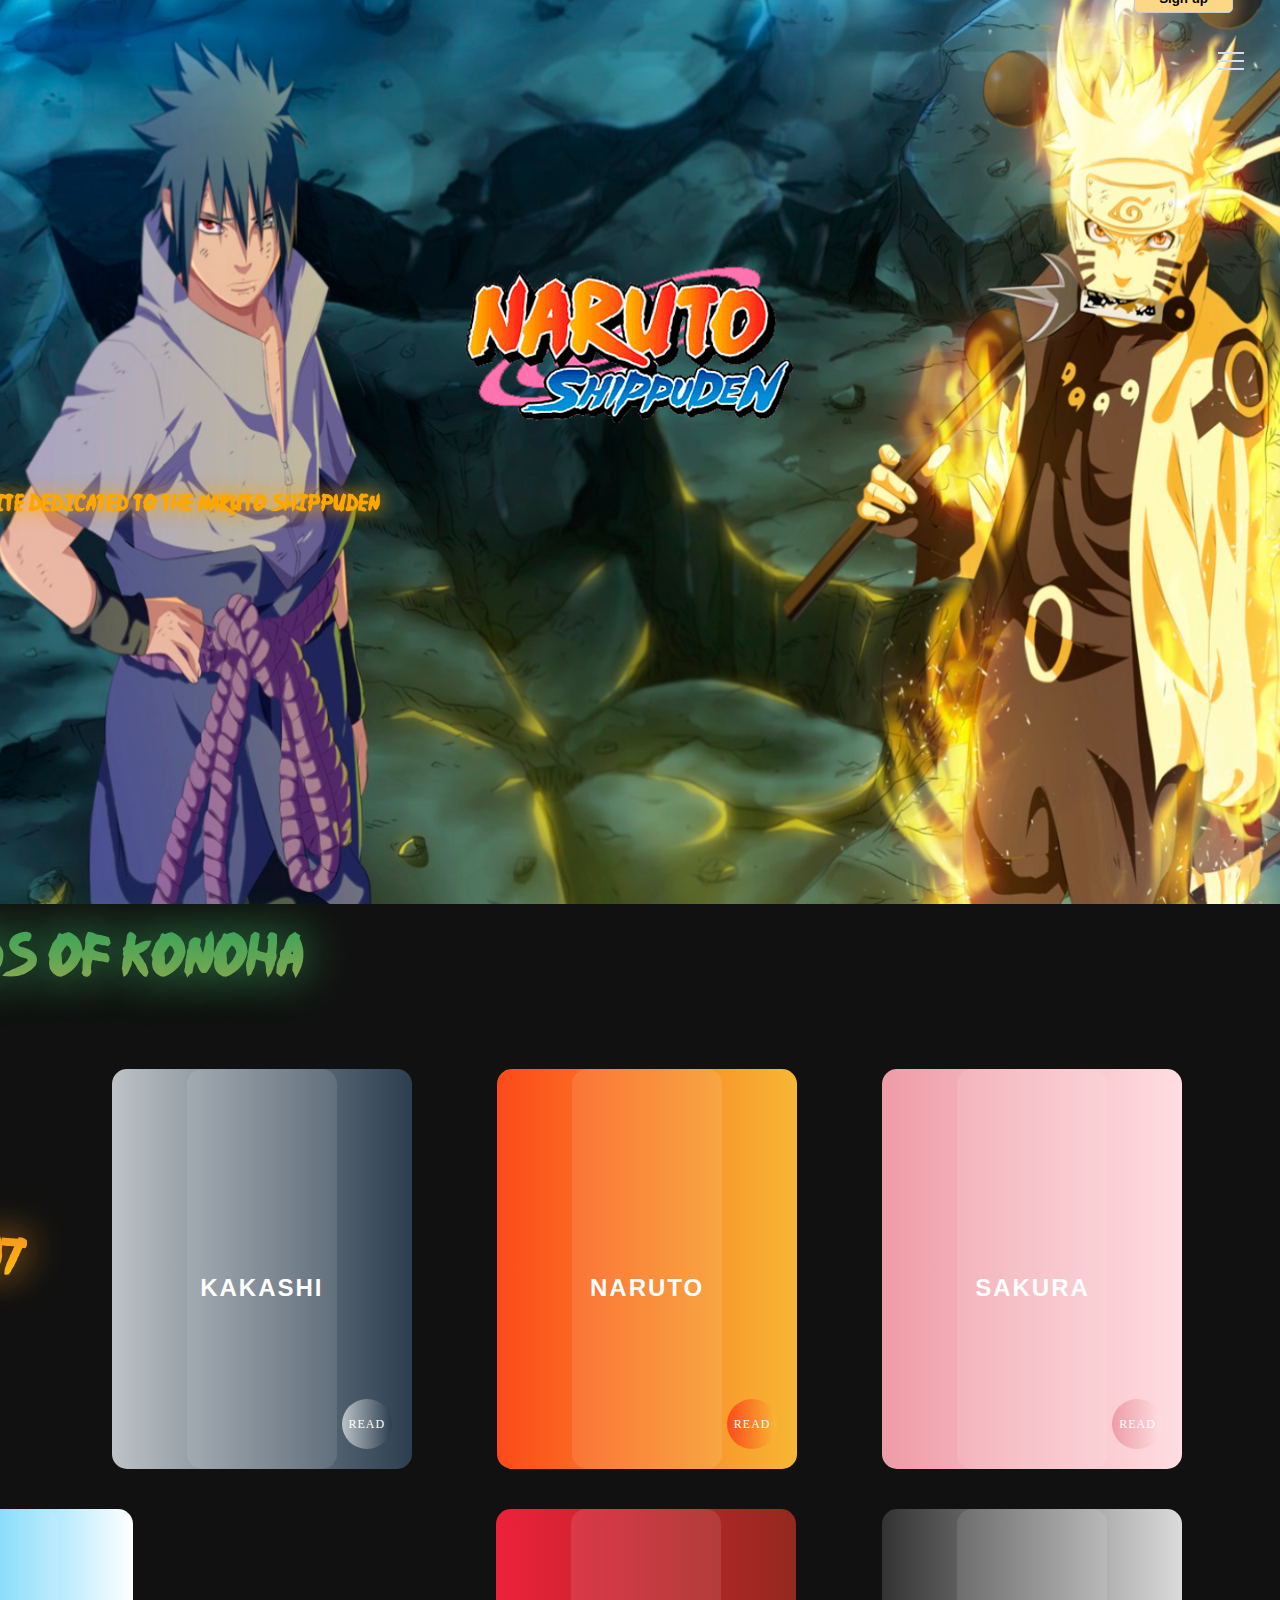
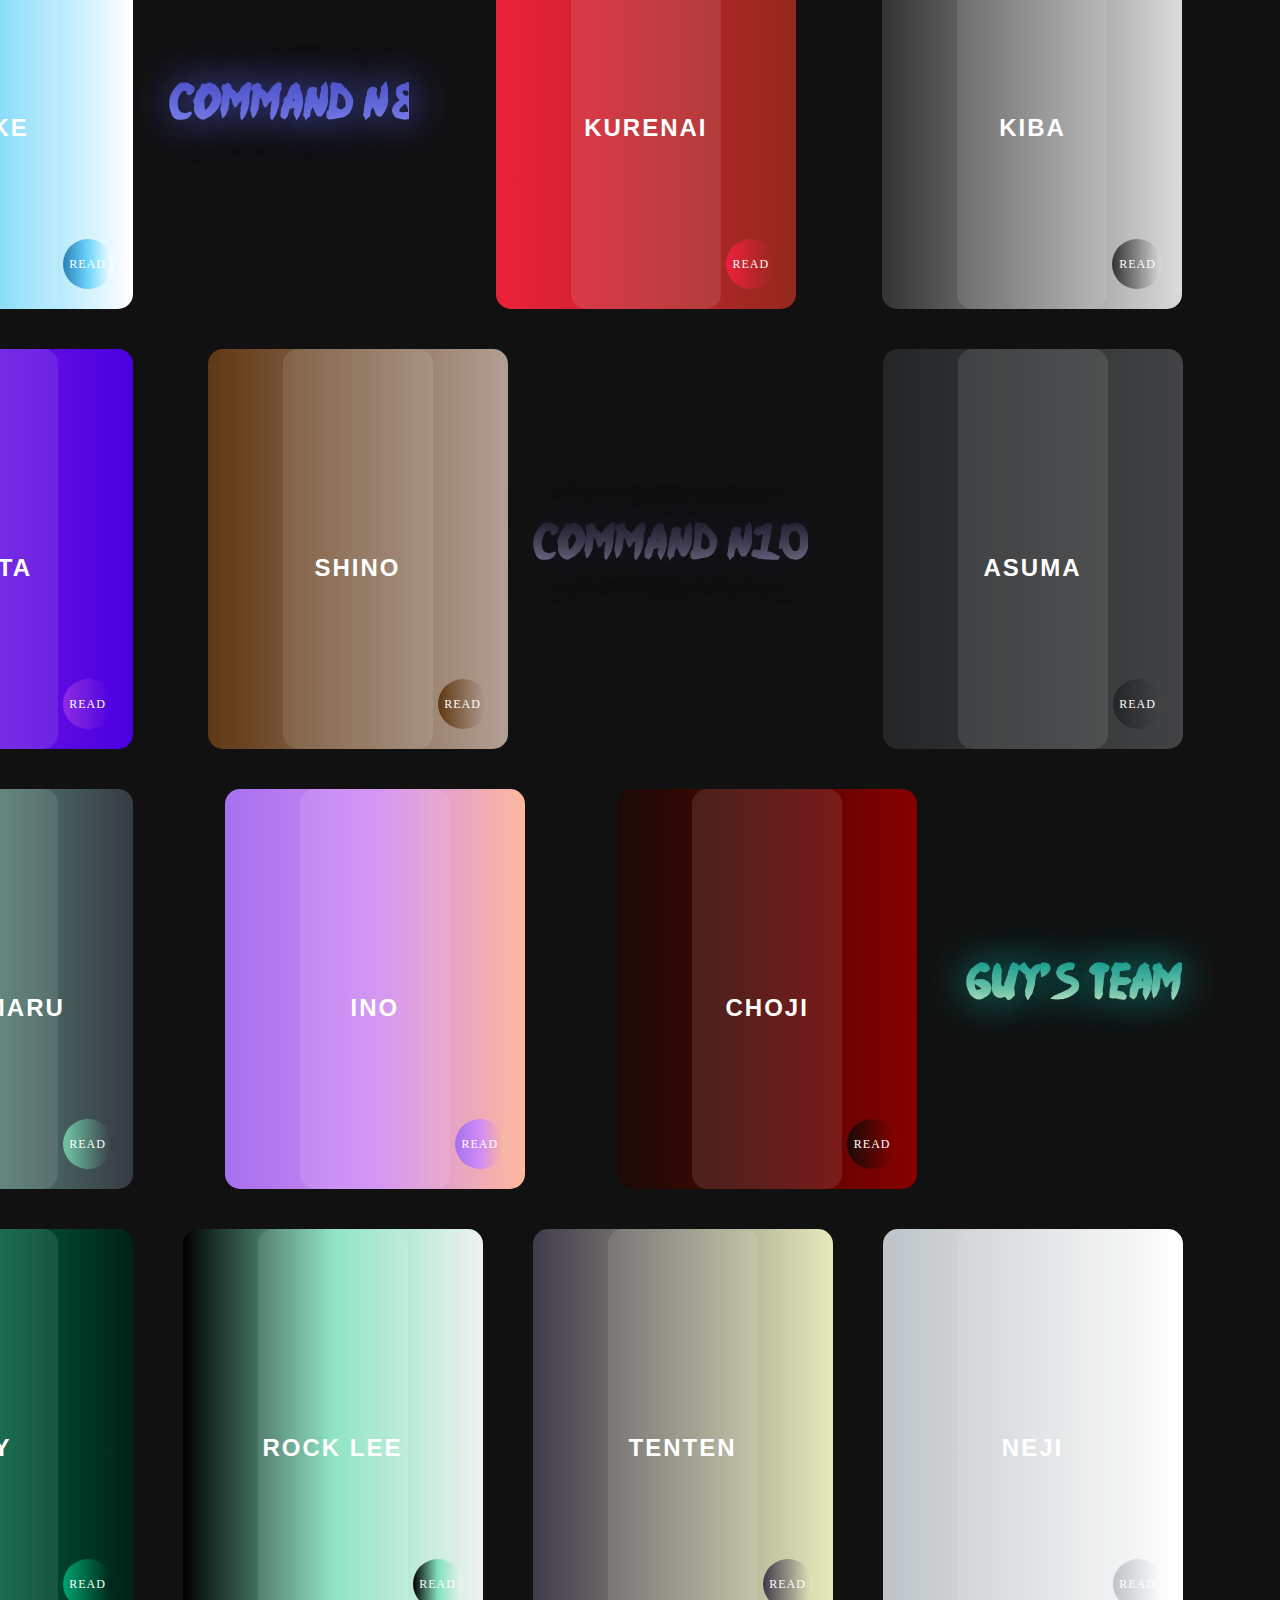
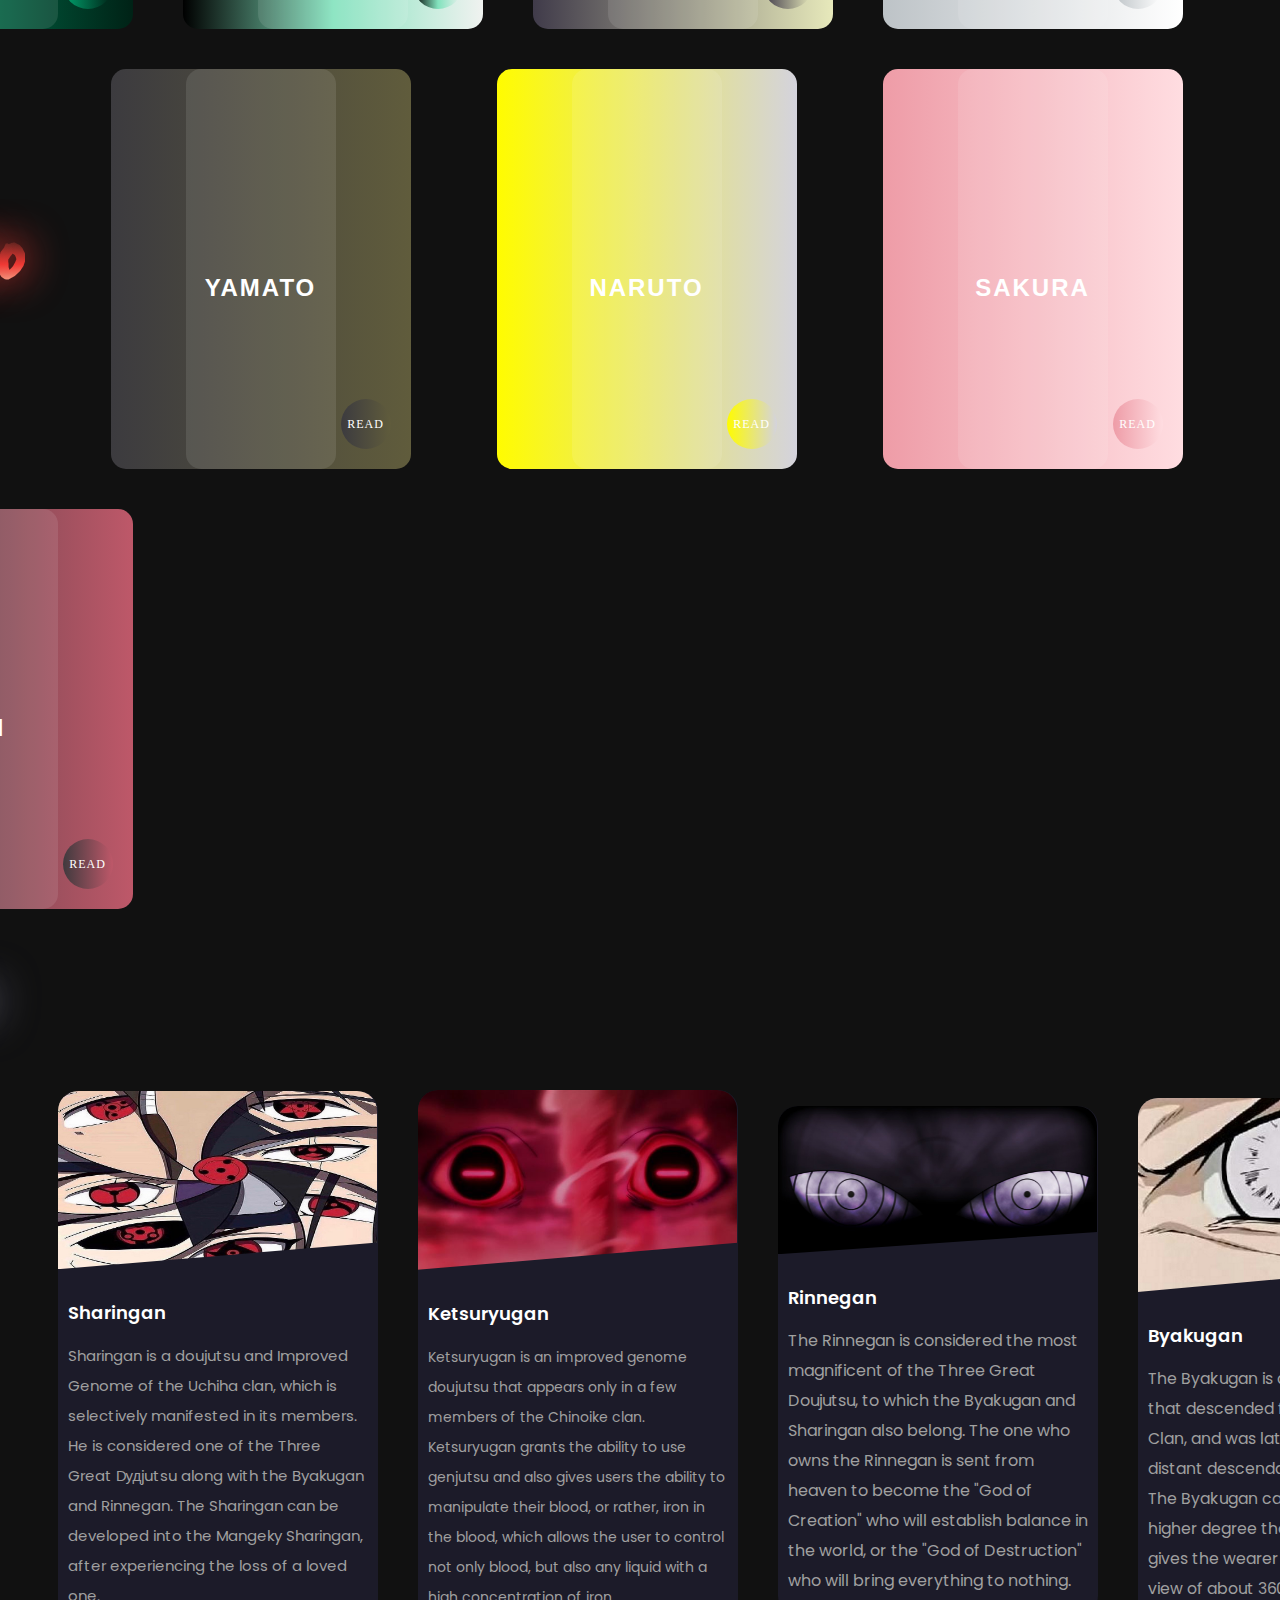
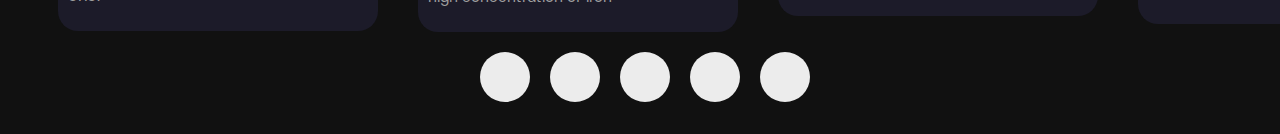
==== narutosite/index1.html @ a11d7dd3 "1" ====
<!DOCTYPE html>
<html lang="en">

<head>
    <meta charset="UTF-8">
    <meta http-equiv="X-UA-Compatible" content="IE=edge">
    <meta name="viewport" content="width=device-width, initial-scale=1.0">
    <link rel="shortcut icon" href="ico1.png" type="image/x-icon">
    <link rel="stylesheet" href="https://cdnjs.cloudflare.com/ajax/libs/animate.css/4.1.1/animate.min.css" />
    <link href="https://cdn.jsdelivr.net/npm/bootstrap@5.0.0-beta2/dist/css/bootstrap.min.css" rel="stylesheet"
        integrity="sha384-BmbxuPwQa2lc/FVzBcNJ7UAyJxM6wuqIj61tLrc4wSX0szH/Ev+nYRRuWlolflfl" crossorigin="anonymous">
    <script src="https://kit.fontawesome.com/24e14e3299.js" crossorigin="anonymous"></script>
    <script src="https://ajax.googleapis.com/ajax/libs/jquery/2.2.0/jquery.min.js"></script>
    <link rel="stylesheet" href="cards style.css">
    <link rel="stylesheet" href="style1.css">
    <link rel="stylesheet" href="menu style.css">
    <link rel="stylesheet" href="animate.css">
    <link rel="stylesheet" href="style2.css">
    <link rel="stylesheet" href="downloadstyle.css">
    <title>ナルト疾風伝</title>
    <base>
</head>

<body>
    <div id="preloader">
        <div class="my-preloader">
            <span class="preloader-span"></span>
            <span class="preloader-span"></span>
            <span class="preloader-span"></span>
            <span class="preloader-span"></span>
            <span class="preloader-span"></span>
            <span class="preloader-span"></span>
            <span class="preloader-span"></span>
            <span class="preloader-span"></span>
            <span class="preloader-span"></span>
    </div>
    </div>
    <div class="container-fluid1 m-0 p-0">

        <div class="image">

            <div id='window'>
                <div class="close">
                    <i class="far fa-window-close" style="color: #ffff;"></i>
                </div>
                <div class="form">
                    <h2 style="color:aliceblue;"> Sign up </h2>
                    <form action="index.html" name="f1" style="font-family: 'Poppins', sans-serif;">
                        <img src="ico2.png" alt="" style="height:150px; margin-left: 50px;">
                        <input type="text" required placeholder="Name" name="name1" class="input">
                        <input type="text" required placeholder="Surname" name="name2" class="input">
                        <input type="email" required placeholder="Confirm e-mail" name="email2" class="input">
                        <input type="password" required placeholder="Password" name="pass1" class="input">
                        <input type="submit" value="Register" name="sab" class="registr">
                    </form>
                </div>
            </div>
            
            <div class="d-flex mt-5 btn-top"><button class="regButton me-5" style="font-family: 'Roboto', sans-serif;">Sign
                    up</button>
            <input id="menu-toggle" type="checkbox"/>
            <label class="menu-btn" for="menu-toggle">
                <span></span>
            </label>

            <ul class="menubox">
                <h3 class="menu-text text-center">Naruto</h3>
                <li><a class="menu-item" href="index1.html">Home</a></li>
                <li><a class="menu-item" href="#top">Commands</a>
                <li><a class="menu-item" href="#eyes">Doujutsu (eyes)</a>
                <li><a class="menu-item" href="akatsuki/index.html" target="_blank">Akatsuki</a></li>
                <li><a class="menu-item" href="index3.html">Clans</a></li>
                <li><a class="menu-item" href="https://jut.su/narutoo/season-1/episode-1.html" target="_blank">Start to
                        watch Naruto </a></li>
                <p style="margin-top: 465px; text-align: center; font-size: 12px;">© 2021 By Adipegg</p>
            </ul>
        </div>
            <!-- <h1 class="text-center animate__animated animate__fadeInDown"> Naruto </h1> -->
            <h3 class="text-center animate__animated animate__fadeInDown secondtext">site dedicated to the Naruto
                Shippuden</h3>
            <img src="ban2.png" alt="" width="101.05%" height="104%">
        </div>
        <div>
            <h2 class="commands text-center">Commands of Konoha</h2>
            <a name="top"></a>
        </div>

        <div class="container-fluid">
            <div class="team-name w-100">
                <h4 class="command7 text-center">Command №7</h4>
            </div>
            <div class="cards">
                <div class="imgBx">
                    <div>
                        <img src="https://i.pinimg.com/236x/b2/06/c5/b206c556e0ba3ec85882e83360b7d83a.jpg" alt=""
                            style="border-radius: 10px;">
                        <h2>Kakashi</h2>
                    </div>
                </div>
                <div class="overlay"></div>
                <div class="content">
                    <h2> Kakashi </h2>
                    <p style="font-family: 'Poppins', sans-serif;">The Hidden Leaf shinobi of the Hatake clan. Better
                        known as Sharingan Kakashi. He is one
                        of the most talented ninja in Konoha. A former captain of the Anbu, Kakashi leads Team
                        7.</p>
                </div>
            </div>
            <div class="cards">
                <div class="imgBx">
                    <div>
                        <img src="https://i.pinimg.com/236x/68/9a/f0/689af01133cdd1fa320f3a2bfe2aa9bb.jpg" alt=""
                            style="border-radius: 10px;">
                        <h2>Naruto</h2>
                    </div>
                </div>
                <div class="overlay"></div>
                <div class="content">
                    <h2>Naruto Uzumaki</h2>
                    <p style="font-family: 'Poppins', sans-serif;">Uzumaki Naruto is a leaf village shinobi from the
                        Uzumaki clan. He became the Jinchūriki
                        Kyuubi on his birthday, and as a result, due to his difficult fate, other villagers
                        shunned him during the boy's childhood. </p>
                </div>
            </div>
            <div class="cards">
                <div class="imgBx">
                    <div>
                        <img src="https://i.pinimg.com/236x/54/3e/5b/543e5b9020889ea27063ed960cd4ed5f.jpg" alt=""
                            style="border-radius: 10px;">
                        <h2>Sakura</h2>
                    </div>
                </div>
                <div class="overlay"></div>
                <div class="content">
                    <h2>Sakura Haruno</h2>
                    <p style="font-family: 'Poppins', sans-serif;">Kunoichi from the Hidden Leaf. As part of Team 7,
                        Sakura quickly realizes her
                        unpreparedness for the harsh life of a shinobi. However, after undergoing training under
                        the direction of Sannin Tsunade, she overcomes this and becomes the greatest medical
                        ninja in the world.</p>
                </div>
            </div>
            <div class="cards">
                <div class="imgBx">
                    <div>
                        <img src="https://i.pinimg.com/236x/ec/a0/02/eca002a5ace730688c4c300f060cc0ee.jpg" alt=""
                            style="border-radius: 10px;">
                        <h2>Saske</h2>
                    </div>
                </div>
                <div class="overlay"></div>
                <div class="content">
                    <h2>Sasuke Uchiha</h2>
                    <p style="font-family: 'Poppins', sans-serif;">One of the last surviving members of the Uchiha clan
                        from the Hidden Leaf Village. After
                        his older brother Itachi slaughtered their entire clan, Sasuke made it his life's goal
                        to avenge the clan and family by killing Itachi.</p>
                </div>
            </div>
            <div class="team-name w-100">
                <h4 class="command8 text-center">Command №8</h4>
            </div>
            <div class="cards">
                <div class="imgBx">
                    <div>
                        <img src="https://i.pinimg.com/236x/ee/c9/74/eec97493af0a9954250e7ff8210e447f.jpg" alt=""
                            style="border-radius: 10px;">
                        <h2>Kurenai</h2>
                    </div>
                </div>
                <div class="overlay"></div>
                <div class="content">
                    <h2> Kurenai Yukhi </h2>
                    <p style="font-family: 'Poppins', sans-serif;">Kurenai Yukhi is a member of the Sarutobi clan from
                        the Hidden Leaf. During her tenure
                        as a kunoichi, she served as the jоуnin leader of Team 8. Kurenai is a caring and
                        brave woman. She values her students and shows a genuine interest in their progress,
                        especially in Hinata's accomplishments, knowing her relationship with her father.
                    </p>
                </div>
            </div>
            <div class="cards">
                <div class="imgBx">
                    <div>
                        <img src="https://i.pinimg.com/236x/77/66/d8/7766d820341483b925eed9a52698954e.jpg" alt=""
                            style="border-radius: 10px;">
                        <h2> Kiba</h2>
                    </div>
                </div>
                <div class="overlay"></div>
                <div class="content">
                    <h2> Kiba Inuzuka </h2>
                    <p style="font-family: 'Poppins', sans-serif;">Kiba Inuzuka is a member of the Inuzuka clan from the
                        Hidden Leaf, as well as a
                        member of Team 8. Despite his stubborn and sometimes selfish attitude, Kiba is
                        devoted to his companions and will do everything to protect them, along with his
                        faithful companion dog Akamaru on his side. Kiba is a very hot-tempered and
                        impulsive person. </p>
                </div>
            </div>
            <div class="cards">
                <div class="imgBx">
                    <div>
                        <img src="https://i.pinimg.com/236x/25/03/26/250326d5c6f9711664ab36d5efc6033e.jpg" alt=""
                            style="border-radius: 10px;">
                        <h2>Hinata</h2>
                    </div>
                </div>
                <div class="overlay"></div>
                <div class="content">
                    <h2>Hinata Hyuga</h2>
                    <p style="font-family: 'Poppins', sans-serif; font-size: 15.4px;">Hinata Hyuga kunoichi and former
                        heiress of the Hyuga clan. Due to his humble
                        disposition, her father doubted Hinata's willingness to lead the clan and her
                        destiny to be a ninja, so he stripped her of her position. Nevertheless, Hinata
                        survived and, above all, thanks to Naruto Uzumaki, found herself an example to
                        follow and her love.</p>
                </div>
            </div>
            <div class="cards">
                <div class="imgBx">
                    <div>
                        <img src="https://i.pinimg.com/236x/86/23/2f/86232f6b5997d0f33f89b85f863068b9.jpg" alt=""
                            style="border-radius: 10px;">
                        <h2>Shino</h2>
                    </div>
                </div>
                <div class="overlay"></div>
                <div class="content">
                    <h2>Shino Aburame</h2>
                    <p style="font-family: 'Poppins', sans-serif; font-size: 15.4px;">Shino Aburame Shinobi of the
                        Aburame clan from the Hidden Leaf. Quiet and at times
                        repulsive to some, Shino uses the insect technique that belongs to his clan, being
                        part of Team 8. Since his early childhood, Shino is a rather calm and quiet person.
                        It is characterized by a certain mystery. He spends most of his time observing
                        insects.</p>
                </div>

            </div>
            <div class="team-name w-100">
                <h4 class="command10 text-center">Command №10</h4>
            </div>
            <div class="cards">
                <div class="imgBx">
                    <div>
                        <img src="https://i.pinimg.com/236x/0d/89/c2/0d89c2f397de337bcbb9bae39b7db0e1.jpg" alt=""
                            style="border-radius: 10px;">
                        <h2>Asuma</h2>
                    </div>
                </div>
                <div class="overlay"></div>
                <div class="content">
                    <h2>Asuma Sarutobi</h2>
                    <p style="font-family: 'Poppins', sans-serif; font-size: 15px;">Asuma Sarutobi was a jоуnin of the
                        Sarutobi clan from Hidden Leaf Village, as well as
                        a former member of the Twelve Guardian Ninja. He was also the leader of Team 10.
                        Asuma was generally a laid-back personality and did not take part in things unless
                        absolutely necessary. Despite Asuma's very rude personality, he had a very good
                        relationship with his students.</p>
                </div>
            </div>
            <div class="cards">
                <div class="imgBx">
                    <div>
                        <img src="https://i.pinimg.com/236x/b1/aa/63/b1aa633b46c80cb62681aeaf3e853dae.jpg" alt=""
                            style="border-radius: 10px;">
                        <h2>Shikamaru</h2>
                    </div>
                </div>
                <div class="overlay"></div>
                <div class="content">
                    <h2>Shikamaru Nara </h2>
                    <p style="font-family: 'Poppins', sans-serif; font-size: 15.5px;">Shikamaru Nara shinobi of the
                        Hidden Leaf Nara Clan. Despite his lazy nature,
                        Shikamaru has a rare intellect that invariably allows him to prevail in battle. By
                        nature, Shikamaru is very lazy and not prone to hard work. Initially, he sets
                        himself the goal of living an unremarkable life, and then quietly passing away from
                        old age. </p>
                </div>
            </div>
            <div class="cards">
                <div class="imgBx">
                    <div>
                        <img src="https://i.pinimg.com/236x/08/05/08/08050844dfa939f4eee2f31ae42ac8fe.jpg" alt=""
                            style="border-radius: 10px;">
                        <h2>Ino</h2>
                    </div>
                </div>
                <div class="overlay"></div>
                <div class="content">
                    <h2>Ino Yamanaka</h2>
                    <p style="font-family: 'Poppins', sans-serif; font-size: 15px;">Ino Yamanaka is a kunoichi of the
                        Hidden Leaf Village of the Yamanaka clan. Along
                        with her teammates, she was a member of Team Asuma and the Ino-Shika-Chou Formation.
                        Ino is a confident girl. She is smart, has a bright appearance, but has a foolish
                        character. He sees beauty in everything and knows how to admire it. Knows his own
                        worth, can stand up for himself.</p>
                </div>
            </div>
            <div class="cards">
                <div class="imgBx">
                    <div>
                        <img src="https://i.pinimg.com/236x/3e/71/59/3e7159c1c90b3097992e9c89f34a8c1c.jpg" alt=""
                            style="border-radius: 10px;">
                        <h2>Choji</h2>
                    </div>
                </div>
                <div class="overlay"></div>
                <div class="content">
                    <h2>Chоji Akimichi</h2>
                    <p style="font-family: 'Poppins', sans-serif; font-size: 16px;">Choji Akimichi is a member of the
                        Akimichi clan from the Hidden Leaf. Vulnerable when
                        it comes to his weight, Chоji devoted himself to his friends, especially Team Asuma.
                        After the war, he marries Karui and they have a daughter, Chоchоу Akimichi. Ouji
                        tended to think more about food than study.</p>
                </div>
            </div>

            <div class="team-name w-100">
                <h4 class="commandguy text-center">Guy's team</h4>
            </div>
            <div class="cards">
                <div class="imgBx">
                    <div>
                        <img src="https://i.pinimg.com/236x/92/fb/4f/92fb4f083ee0ee4cd1ce881ec27029a4.jpg" alt=""
                            style="border-radius: 10px;">
                        <h2>Guy</h2>
                    </div>
                </div>
                <div class="overlay"></div>
                <div class="content">
                    <h2>Might Guy</h2>
                    <p style="font-family: 'Poppins', sans-serif;"> Might Guy Jounin of the Hidden Leaf.
                        A taijutsu master, Guy leads Team Guy and imparts his wisdom to its members..
                        Known for his bushy eyebrows, a potted haircut and green tracksuit, Guy is often described as
                        the "Noble Green Beast of Konoha."
                        Guy is also famous for his "Force of Youth" chatter.</p>
                </div>
            </div>
            <div class="cards">
                <div class="imgBx">
                    <div>
                        <img src="https://i.pinimg.com/236x/39/1b/11/391b117bc82ca3fb279a64601b396c50.jpg" alt=""
                            style="border-radius: 10px;">
                        <h2>Rock Lee</h2>
                    </div>
                </div>
                <div class="overlay"></div>
                <div class="content">
                    <h2>Rock Lee </h2>
                    <p style="font-family: 'Poppins', sans-serif; font-size: 15px;">
                        Rock Li Shinobi of the Hidden Leaf Li Clan and a member of Team Guy.
                        Unlike most shinobi, he lacks the skills required to use genjutsu and ninjutsu.
                        However, he overcomes these shortcomings by going through Might Guy's special training that made
                        him a taijutsu master as a genin.
                        He is a single-minded shinobi, his dream is to become a shinobi even if he cannot use ninjutsu
                        and genjutsu. </p>
                </div>
            </div>
            <div class="cards">
                <div class="imgBx">
                    <div>
                        <img src="https://i.pinimg.com/236x/66/06/ea/6606ea8f89d5848131cbe9960854aca7.jpg" alt=""
                            style="border-radius: 10px;">
                        <h2>Tenten</h2>
                    </div>
                </div>
                <div class="overlay"></div>
                <div class="content">
                    <h2>Tenten</h2>
                    <p style="font-family: 'Poppins', sans-serif; font-size: 15px;"> Tenten Hidden Leaf kunoichi and a
                        member of Team Guy.
                        Initially, wanting to be like the legendary Sannin Tsunade, she realized that she did not have
                        the proper chakra control to be a medic ninja.
                        However, she did not give up in her quest to become a strong kunoichi,
                        throwing all her strength into improving her skills in fuuinjutsu and handling weapons.</p>
                </div>
            </div>
            <div class="cards">
                <div class="imgBx">
                    <div>
                        <img src="https://i.pinimg.com/236x/34/bf/46/34bf46a4338075b291dee426cf2bcf65.jpg" alt=""
                            style="border-radius: 10px;">
                        <h2>Neji</h2>
                    </div>
                </div>
                <div class="overlay"></div>
                <div class="content">
                    <h2>Neji Hyuga</h2>
                    <p style="font-family: 'Poppins', sans-serif; font-size: 14px;">was a member of the Hyuuga Clan from
                        the Hidden Leaf. Gifted even by Hyuuga standards,
                        Neji was a side branch of the clan; no matter how strong he became, he always remained in the
                        service of the main branch of the Hyuuga.
                        This fact convinced him that the fate of a person was predetermined in advance. As a member of
                        Team Guy, he sought the strength he needed to fulfill
                        the future he wanted for his family and friends. </p>
                </div>
            </div>
            <div class="team-name w-100">
                <h4 class="commandY text-center">Team Yamato</h4>
            </div>
            <div class="cards">
                <div class="imgBx">
                    <div>
                        <img src="https://i.pinimg.com/236x/bf/2b/6c/bf2b6c150cc633e6c9477009b79da3f6.jpg" alt=""
                            style="border-radius: 10px;">
                        <h2>Yamato</h2>
                    </div>
                </div>
                <div class="overlay"></div>
                <div class="content">
                    <h2> Yamato </h2>
                    <p style="font-family: 'Poppins', sans-serif;">Yamato is a member of Anbu from the Hidden Leaf. Due
                        to the fact that his improved Wood Release genome allows him to keep the Nine-Tails' seal under
                        control within Naruto Uzumaki, he was assigned to Team Kakashi as a temporary replacement for
                        their jоуnin teacher.</p>
                </div>
            </div>
            <div class="cards">
                <div class="imgBx">
                    <div>
                        <img src="https://i.pinimg.com/236x/08/b6/f7/08b6f736f8f340eb12d9d9c6053cb6b0.jpg" alt=""
                            style="border-radius: 10px;">
                        <h2>Naruto</h2>
                    </div>
                </div>
                <div class="overlay"></div>
                <div class="content">
                    <h2>Naruto Uzumaki</h2>
                    <p style="font-family: 'Poppins', sans-serif;">Uzumaki Naruto is a leaf village shinobi from the
                        Uzumaki clan. He became the Jinchūriki
                        Kyuubi on his birthday, and as a result, due to his difficult fate, other villagers
                        shunned him during the boy's childhood. </p>
                </div>
            </div>
            <div class="cards">
                <div class="imgBx">
                    <div>
                        <img src="https://i.pinimg.com/236x/49/81/52/4981525a7cae57c8ee311699ab237eb2.jpg" alt=""
                            style="border-radius: 10px;">
                        <h2>Sakura</h2>
                    </div>
                </div>
                <div class="overlay"></div>
                <div class="content">
                    <h2>Sakura Haruno</h2>
                    <p style="font-family: 'Poppins', sans-serif;">Kunoichi from the Hidden Leaf. As part of Team 7,
                        Sakura quickly realizes her
                        unpreparedness for the harsh life of a shinobi. However, after undergoing training under
                        the direction of Sannin Tsunade, she overcomes this and becomes the greatest medical
                        ninja in the world.</p>
                </div>
            </div>
            <div class="cards">
                <div class="imgBx">
                    <div>
                        <img src="https://i.pinimg.com/236x/0e/0b/6e/0e0b6e7fb0b60710927278191bbcbd54.jpg" alt=""
                            style="border-radius: 10px; ">
                        <h2>Sai</h2>
                    </div>
                </div>
                <div class="overlay"></div>
                <div class="content">
                    <h2>Sai</h2>
                    <p style="font-family: 'Poppins', sans-serif; font-size: 15px;">Sai joining Team Kakashi as a
                        replacement for the renegade Uchiha Sasuke,
                        he began to learn more about human feelings and try to develop his personality and identity,
                        forging genuine bonds and rethinking the emotions he learned to suppress.
                        As a member of the ANBU root, Sai is deprived of any emotion, as he finds it easier to
                        successfully complete dangerous, unpleasant, or even unethical missions.</p>
                </div>
            </div>
        </div>
        <div class="team-name w-100">
            <h4 class="eyes text-center">Doujutsu</h4>
            <a name="eyes"></a>
        </div>
        <div class="cards">
            <div class="card card1">
                <div class="container ps-0">
                    <img src="Sharingan.jpg" alt="las vegas" class="img2">
                </div>
                <div class="details">
                    <h3 style=" font-family: 'Poppins', sans-serif;">Sharingan</h3>
                    <p style="font-family: 'Poppins', sans-serif;">Sharingan is a doujutsu and Improved Genome of the
                        Uchiha clan, which is selectively manifested in
                        its members. He is considered one of the Three Great Dудjutsu along with the Byakugan and
                        Rinnegan.
                        The Sharingan can be developed into the Mangeky Sharingan, after experiencing the loss of a
                        loved
                        one.
                    </p>
                </div>
            </div>
            <div class="card card2">
                <div class="container ps-0">
                    <img src="Ketsuryugan.jpg" alt="New York" class="img2">
                </div>
                <div class="details">
                    <h3 style=" font-family: 'Poppins', sans-serif;">Ketsuryugan</h3>
                    <p style="font-size: 14px; font-family: 'Poppins', sans-serif;">Ketsuryugan is an improved genome
                        doujutsu that appears only in a few members of the Chinoike clan.
                        Ketsuryugan grants the ability to use genjutsu and also gives users the ability to manipulate
                        their
                        blood, or rather, iron in the blood, which allows the user to control not only blood, but also
                        any
                        liquid with a high concentration of iron</p>
                </div>
            </div>
            <div class="card card3">
                <div class="container ps-0">
                    <img src="Rinnegan.jpg" alt="Singapore" class="img2">
                </div>
                <div class="details">
                    <h3 style=" font-family: 'Poppins', sans-serif;">Rinnegan</h3>
                    <p style="font-size: 16px; font-family: 'Poppins', sans-serif;">The Rinnegan is considered the most
                        magnificent of the Three Great Doujutsu, to which the Byakugan
                        and Sharingan also belong. The one who owns the Rinnegan is sent from heaven to become the "God
                        of
                        Creation" who will establish balance in the world, or the "God of Destruction" who will bring
                        everything to nothing.</p>
                </div>
            </div>
            <div class="card card4">
                <div class="container ps-0">
                    <img src="byakugan.jpg" alt="Singapore" class="img2">
                </div>
                <div class="details">
                    <h3 style=" font-family: 'Poppins', sans-serif;">Byakugan</h3>
                    <p style="font-size: 15.7px; font-family: 'Poppins', sans-serif;">The Byakugan is an improved genome
                        that descended from the tsutsuki Clan, and was later inherited by
                        their distant descendants, the Hyūga Clan.
                        The Byakugan can see chakra to a higher degree than the Sharingan and gives the wearer of the
                        eye a
                        field of view of about 360º.</p>
                </div>
            </div>
        </div>
        <div id="footer" class="dark">
            <div class="container1 footer">
                <div class="center">
                    <div class="boxx center" style=>
                        <a href="https://t.me/wshmch" target="_blank" class="telegram">
                            <i class="fab fa-telegram fa-2x"></i>
                        </a>
                        <a href="https://www.instagram.com/adipegg/" target="_blank" class="inst">
                            <i class="fab fa-instagram fa-2x"></i>
                        </a>
                        <a href="https://www.youtube.com/channel/UCC77m09cQHCbSQg1ikktqCQ" target="_blank"
                            class="youtube">
                            <i class="fab fa-youtube fa-2x"></i>
                        </a>
                        <a href="https://github.com/adikofff" target="_blank" class="github">
                            <i class="fab fa-github fa-2x"></i>
                        </a>
                        <a href="https://soundcloud.com/mr_lavi" target="_blank" class="soundcloud">
                            <i class="fab fa-soundcloud fa-2x"></i>
                        </a>
                    </div>
                </div>
            </div>
        </div>
    </div>


    <!-- <script src="https://unpkg.com/vue@next "></script> -->
    <script src=" https://cdn.jsdelivr.net/npm/bootstrap@5.0.0-beta2/dist/js/bootstrap.bundle.min.js "
        integrity="sha384-b5kHyXgcpbZJO/tY9Ul7kGkf1S0CWuKcCD38l8YkeH8z8QjE0GmW1gYU5S9FOnJ0 "
        crossorigin="anonymous "></script>
    <!-- <script src="animated background/particles.js"></script>
    <script src="animated background/app.js"></script> -->
    <script src="script1.js"></script>
</body>

</html>
---- narutosite/cards style.css ----
*
{
    margin: 0;
    padding: 0;
    box-sizing: border-box;
    font-family: consolas;
}
@import url('https://fonts.googleapis.com/css2?family=Montserrat&display=swap');
body{
    display: flex;
    justify-content: center;
    align-items: center;
    min-height: 100vh;
}
.container-fluid{
    position: relative;
    display: flex;
    justify-content: center;
    align-items: center;
    padding: 40px 0;
    flex-wrap: wrap;
}
.container-fluid .box{
    position: relative;
    width: 350px;
     height:100%; 
    color: #fff;
    background: #111;;
    display: flex;
    justify-content: center;
    align-items: center;
    margin: 20px 30px;
    transform: 0.5s;
}
 .container-fluid .box:hover{
        /* transition: 1s; Время эффекта */
        /* transform: scale(1.08); Увеличиваем масштаб */
        -moz-transition: all 1s ease-out;
        -o-transition: all 1s ease-out;
        -webkit-transition: all 1s ease-out;
        -webkit-transform: scale(1.1);
        -moz-transform: scale(1.1);
        -o-transform: scale(1.1);
} 
 .container-fluid .box::before{
    content: '';
    position: absolute;
    top: 0;
    left: 0;
    width: 100%;
    height: 100%;
    background: linear-gradient(45deg,#FDC830, #F37335);
}
.container-fluid .box::after{
    content: '';
    position: relative;
    top: 0;
    left: 0;
    width: 100%;
    height: 100%;
    background: linear-gradient(315deg,#fc4a1a, #f7b733);
    filter: blur(40px);
}
.container-fluid .box:nth-child(3)::before
.container-fluid  .box:nth-child(3)::after
{
    background: linear-gradient(315deg,#fc4a1a, #f7b733);
}
.container-fluid .box:nth-child(4)::before
.container-fluid  .box:nth-child(4)::after
{
    background: linear-gradient(315deg,#fc4a1a, #f7b733);
}
.container-fluid .box:nth-child(5)::before
.container-fluid  .box:nth-child(5)::after
{
    background: linear-gradient(315deg,#4e54c8, #8f94fb);
}
.container-fluid .box span
{
    position: absolute;
    top: 6px;
    left: 6px;
    right: 6px;
    bottom: 6px;
    background: rgba(0,0,0,0.6);
}
.container-fluid .box span::before{
    content:'';
    position: relative;
    top: 0px;
    left: 0px;
    right: 0px;
    bottom: 0px;
    height: 100%;
    background: rgba(255,255,255,0.1);
    pointer-events: none;
}
.container-fluid .box .content{
    position: relative;
    padding: 20px 40px;
}
.container-fluid .box .container h2{
    font-size: 1.1em;
    color: #fff;
    margin-bottom: 10px;
}
.active {
    z-index: 5;
    box-shadow: 2px 2px 12px plum;
    position: absolute;
    transform: scale(1.1);
}

.non-active {
    z-index: 0;
    box-shadow: none;
    /* transform: scale(10); */
} 
h2{
    font-family: 'Montserrat', sans-serif;
}
.p {
    font-family: 'Montserrat', sans-serif;
}
---- narutosite/style1.css ----
@font-face {
  font-family: NinjaNaruto; /* Гарнитура шрифта */
  src: url(14898.ttf); /* Путь к файлу со шрифтом */
  
 }
 .left-bar{
    position: fixed;
    height: 100%;
    top: 0;
    left: 0;
    width: 70px;
    background-color: #232323;
    display: flex;
    flex-direction: column;
    justify-content: space-between;
}

body{
    min-height: 100vh;
    background-color:#111;
  position: relative;
  top: -32px;
  left: -20px;
}
.text-name {
text-align: center;
color: #FCF7FF;
margin-top: 20px;
font-size: x-large;
}
* {
    margin: 0;
    padding: 0;
    box-sizing: border-box;
  }
  .center {
    display: flex;
    justify-content: center;
    align-items: center;
  }
  .main {
    height: 100vh;
    width: 100%;
  }
  .box {
    flex-direction: column;
    margin-top: 300px;
  }
  
  
  
  
  
  .box a {
    width: 40px;
    height: 40px;
    display: flex;
    justify-content: center;
    align-items: center;
    text-decoration: none;
    border-radius: 50%;
    color: rgb(51, 51, 51);
    margin: 0.3em;
    background: rgb(236, 236, 236);
    position: relative;
    transition: all 0.4s;
    font-size: 0.8rem;
  }
  .box a:hover {
    transform: scale(0.9);
  }
  
  
  
  
  .box a::before {
    content: attr(data-text);
    position: absolute;
    top: 0;
    left: 70px;
    font-family: cursive;
    border-radius: 50px;
    width: 150px;
    height: 100%;
    display: flex;
    justify-content: center;
    align-items: center;
    font-weight: 700;
    color: rgb(51, 51, 51);
    background: rgb(236, 236, 236);
    display: none;
  }
  .box a:hover::before {
    display: flex;
  }
  
  
  
  
  .box a::after {
    content: "";
    position: absolute;
    top: 0;
    left: 0;
    border-radius: 50px;
    width: 40px;
    height: 40px;
    background: #f7b733;
    transform: scale(0);
    transition: all 0.4s;
  }
  .box a:hover::after {
    transform: scale(0.8);
  }
  .box a i {
    z-index: 20;
    transition: all 0.4s;
  }
  .box a:hover i {
    color: white;
  }
.mainphoto{
  width: 100%;
  height: 100%;
}
.image {
	width		: 100%; /* for IE 6 */
  height: 100vh;
}
 h1 {
   font-family: NinjaNaruto;
   font-size: 5rem; /* Размер текста */
  margin: 0; /* Убираем отступы */
  background: linear-gradient(#f7b733, #fc4a1a);/* Белый цвет фона */
    -webkit-background-clip: text; /* Обрезаем фон по тексту */
    -webkit-text-fill-color: transparent; /* Прозрачный текст */
	position	: absolute;
	top		: 350px;
	left		: 0;
	width		: 100%;
  text-shadow: 0 0 1em orange;
}
.secondtext {
  font-family: NinjaNaruto;
  margin: 0; /* Убираем отступы */
  background: linear-gradient(25deg,#FDA802,#FDA802, #F00800,#F00800);/* Белый цвет фона */
  -webkit-background-clip: text; /* Обрезаем фон по тексту */
  -webkit-text-fill-color: transparent; /* Прозрачный текст */
	position	: absolute;
	top		: 525px;
	left		: 0;
	width		: 100%;
  text-shadow: 0 0 1em #FDA802;
}
.menu-text{
  font-family: 'Poppins', sans-serif;
  font-size: 2rem;
  margin: 0; /* Убираем отступы */
  background: linear-gradient(to right,#434343, #000000);/* Белый цвет фона */
  -webkit-background-clip: text; /* Обрезаем фон по тексту */
  -webkit-text-fill-color: transparent; /* Прозрачный текст */
	position	: absolute;
	top		: 35px;
	left		: 0;
	width		: 100%;
  text-shadow: 0 0 1em #434343;
}
.ico2{
  width:100%;
  height: 100%;
}

.commands {
  margin-top: 60px;
color: white;
font-family: NinjaNaruto;
   font-size: 3rem; /* Размер текста */
  background: linear-gradient(#3CA55C, #B5AC49);/* Белый цвет фона */
  -webkit-background-clip: text; /* Обрезаем фон по тексту */
  -webkit-text-fill-color: transparent; /* Прозрачный текст */
  text-shadow: 0 0 1em #3CA55C;
}
.command7 {
  margin-top: 20px;
color: white;
font-family: NinjaNaruto;
   font-size: 2.5rem; /* Размер текста */
  background: linear-gradient(#F7971E, #FFD200);/* Белый цвет фона */
  -webkit-background-clip: text; /* Обрезаем фон по тексту */
  -webkit-text-fill-color: transparent; /* Прозрачный текст */
  text-shadow: 0 0 1em #F7971E;
}
.p {
  margin-top: 20px;
  font-family: 'Poppins', sans-serif;
}
.command8 {
  margin-top: 30px;
color: white;
font-family: NinjaNaruto;
   font-size: 2.5rem; /* Размер текста */
  background: linear-gradient(#4e54c8, #8f94fb);/* Белый цвет фона */
  -webkit-background-clip: text; /* Обрезаем фон по тексту */
  -webkit-text-fill-color: transparent; /* Прозрачный текст */
  text-shadow: 0 0 1em #4e54c8;
}
.command10 {
  margin-top: 30px;
color: white;
font-family: NinjaNaruto;
   font-size: 2.5rem; /* Размер текста */
  background: linear-gradient(#1F1C2C, #928DAB);/* Белый цвет фона */
  -webkit-background-clip: text; /* Обрезаем фон по тексту */
  -webkit-text-fill-color: transparent; /* Прозрачный текст */
  text-shadow: 0 0 1em #1F1C2C;
}
.commandguy{
  margin-top: 30px;
color: white;
font-family: NinjaNaruto;
   font-size: 2.5rem; /* Размер текста */
  background: linear-gradient(#11998e, #FAFFD1);/* Белый цвет фона */
  -webkit-background-clip: text; /* Обрезаем фон по тексту */
  -webkit-text-fill-color: transparent; /* Прозрачный текст */
  text-shadow: 0 0 1em #11998e;
}
.commandY{
  margin-top: 30px;
  color: white;
  font-family: NinjaNaruto;
     font-size: 2.5rem; /* Размер текста */
    background: linear-gradient(#1F1C18,#EF3B36, #FAFFD1);/* Белый цвет фона */
    -webkit-background-clip: text; /* Обрезаем фон по тексту */
    -webkit-text-fill-color: transparent; /* Прозрачный текст */
    text-shadow: 0 0 1em #EF3B36;
}
* {
  margin: 0;
  padding: 0;
  box-sizing: border-box;
}

.center {
  display: flex;
  justify-content: center;
  align-items: center;
  margin-left: 15px;

}
.main {
  height: 100vh;
}






.boxx a {
  width: 50px;
  height: 50px;
  display: flex;
  justify-content: center;
  align-items: center;
  text-decoration: none;
  border-radius: 50%;
  color: rgb(51, 51, 51);
  background: rgb(236, 236, 236);
  position: relative;
  transition: all 0.4s;
  margin-left: 20px;
}
.boxx a:hover {
  transform: scale(0.9);
}




.boxx a::before {
  position: absolute;
  top: 0;
  left: 70px;
  font-family: cursive;
  border-radius: 50px;
  width: 150px;
  height: 100%;
  display: flex;
  justify-content: center;
  align-items: center;
  font-weight: 700;
  color: rgb(51, 51, 51);
  background: rgb(236, 236, 236);
  display: none;
}
.boxx a:hover::before {
  display: flex;
}




.boxx .telegram::after {
  content: "";
  position: absolute;
  top: 0;
  left: 0;
  border-radius: 50px;
  width: 50px;
  height: 50px;
  background: linear-gradient(45deg, #1c92d2, #f2fcfe);
  transform: scale(0);
  transition: all 0.4s;
}
.boxx .github::after {
  content: "";
  position: absolute;
  top: 0;
  left: 0;
  border-radius: 50px;
  width: 50px;
  height: 50px;
  background: linear-gradient(45deg, #7303c0, #fdeff9);
  transform: scale(0);
  transition: all 0.4s;
}
.boxx .inst::after {
  content: "";
  position: absolute;
  top: 0;
  left: 0;
  border-radius: 50px;
  width: 50px;
  height: 50px;
  background: linear-gradient(45deg, #833ab4, #fd1d1d,#fcb045);
  transform: scale(0);
  transition: all 0.4s;
}
.boxx .youtube::after {
  content: "";
  position: absolute;
  top: 0;
  left: 0;
  border-radius: 50px;
  width: 50px;
  height: 50px;
  background: #FF0000;
  transform: scale(0);
  transition: all 0.4s;
}
.boxx .soundcloud::after {
  content: "";
  position: absolute;
  top: 0;
  left: 0;
  border-radius: 50px;
  width: 50px;
  height: 50px;
  background: linear-gradient(45deg, #fe8c00,#f83600);
  transform: scale(0);
  transition: all 0.4s;
}
.boxx a:hover::after {
  transform: scale(0.8);
}
.boxx a i {
  z-index: 20;
  transition: all 0.4s;
}
.boxx a:hover i {
  color: white;
}

.sub-menu{
  height: 0;
  overflow: hidden;
  opacity: 0;
  transition: all 0.5s ease-in;
  padding: 0;
  display: none;
  position: absolute;
  background-color: #f1f1f1;
  min-width: 160px;
  box-shadow: 0px 8px 16px 0px rgba(0,0,0,0.2);
  z-index: 1;
}
ul > li{
    box-sizing: border-box;
    list-style-type: none;
}
.sub-menu a {
  color: black;
    padding: 12px 16px;
    text-decoration: none;
    display: block;
}

.my-preloader{
  background-color: #FF8066;
  width: 100%;
  height: 100vh;
  z-index: 10;
  display: flex;
  justify-content: center;
  align-items: center;
  
}
.btn-top{
  position: absolute;
  right: 10px;
  top:1px;
}
.regButton {
  background: #FBD786;
  border: 0.1px solid #ccc;
  border-radius: 5px;
  padding: 6px 24px;
  cursor: pointer;
  margin: 15px auto;
  font-weight: 600;
}
.regButton:hover {
  background:#ffd89b;
}

#window {
  position: absolute;
  width: 350px;
  height: 530px;
  margin: 40px auto;
  background: url(regbcg.png);
  background-size: cover;
  border: 1px solid ;
  border-radius: 15px;
  z-index: 150;
  position: absolute;
  left: 0;
  right: 0;
  top: 0;
  bottom: 0;
  opacity: 0;
  transition: opacity 0.5s 0.2s;
  filter: blur(0.5px);
  /* display: none; */
}

.close {
  display: inline-block;
  margin: 10px 0 0 320px;
  cursor: pointer;
  padding: 0;
  font-size: 20px;
}

.form {
  width: 275px;
  margin: -15px auto 20px auto;
  text-align: center;
}
.input {
  width: 260px;
  padding: 5px;
  margin: 8px 0;
  margin-bottom: 15px;
  border:none;
  outline: none;
  background: transparent;
  border-bottom: 1px solid #FFFFFF;
}
.input::placeholder{
  color: white;
}
.registr{
  height: 40px;
  width: 260px;
  padding: 5px;
  margin-bottom: 50px;
  border-radius: 99px;
  background-color: #FFE8C7;
  border: none;
  font-size: larger;
}
.registr:hover{
  background-color: #FFFFFF;
}
#shadow {
  position: fixed;
  width: 100%;
  height: 100%;
  z-index: 4;
  background: #000;
  opacity: 0.5;
  left: 0;
  top: 0;
}
---- narutosite/menu style.css ----
.menu-btn{
    display: flex;
    align-items: center;
    position: fixed;
    top: 60;
    margin-right: 6px;
    right:0;
    width: 26px;
    height: 26px;
    cursor: pointer;
    z-index: 999999;
    margin-top: 20px;
  }
   
  .menu-btn > span,
  .menu-btn > span::before,
  .menu-btn > span::after {
    display: block;
    position: absolute;
    width: 100%;
    height: 2px;
    background:linear-gradient(180deg, #E2E2E2, #C9D6FF);
    transition-duration: .25s;
    z-index: 999999;
  }
  .menu-btn > span::before {
    content: '';
    top: -8px;
  }
  .menu-btn > span::after {
    content: '';
    top: 8px;
  }
  .menubox{
    display: block;
    position: relative;
    visibility: hidden;
    top: 0;
    left: -100%;
    width: 300px;
    height: 100%;
    margin: 0;
    padding: 80px 0;
    list-style: none;
    background:linear-gradient(180deg, #E2E2E2, #C9D6FF);
    box-shadow: 1px 0px 6px rgba(0, 0, 0, .2);
    transition-duration: .25s;
  }
  .menu-item {
    display: block;
    padding: 12px 24px;
    color: #333;
    font-family: 'Roboto', sans-serif;
    font-size: 20px;
    font-weight: 600;
    text-decoration: none;
    transition-duration: .25s;
  }
  .menu-item:hover {
    /* background-color: #CFD8DC; */
    color: #333;
  background: linear-gradient(#11998e, #FAFFD1);/* Белый цвет фона */
  -webkit-background-clip: text; /* Обрезаем фон по тексту */
  -webkit-text-fill-color: transparent; /* Прозрачный текст */
  text-shadow: 0 0 1em #11998e;
  }
  #menu-toggle{
    opacity: 0;
  }
  #menu-toggle:checked ~ .menu-btn > span{
    transform: rotate(45deg);
  }
  #menu-toggle:checked ~ .menu-btn > span::before{
    top: 0;
    transform: rotate(0);
  }
  #menu-toggle:checked ~ .menu-btn > span::after{
    top: 0;
    transform: rotate(90deg);
  }
  #menu-toggle:checked ~ .menubox{
    visibility: visible;
    left: 0;
  }
  .menu-btn{
    display: flex;
    align-items: center;
    position: absolute;
    top: 60;
    right:0;
    width: 26px;
    height: 26px;
    cursor: pointer;
    z-index: 9999;
  }
   
  .menu-btn > span,
  .menu-btn > span::before,
  .menu-btn > span::after {
    display: block;
    position: absolute;
    width: 100%;
    height: 2px;
    background:linear-gradient(180deg, #E2E2E2, #C9D6FF);
    transition-duration: .25s;
  }
  .menu-btn > span::before {
    content: '';
    top: -8px;
  }
  .menu-btn > span::after {
    content: '';
    top: 8px;
  }
   
  .menubox{
    display: block;
    position: fixed;
    visibility: hidden;
    top: 0;
    left: -100%;
    width: 283px;
    height: 100%;
    margin: 0;
    padding: 80px 0;
    list-style: none;
    background:linear-gradient(180deg, #E2E2E2, #C9D6FF);
    box-shadow: 1px 0px 6px rgba(0, 0, 0, .2);
    transition-duration: .25s;
  }
   
  .menu-item {
    margin-top: 5px;
    display: block;
    padding: 12px 24px;
    color: #333;
    font-family: 'Roboto', sans-serif;
    font-size: 20px;
    font-weight: 600;
    text-decoration: none;
    transition-duration: .25s;
  }
  .menu-item:hover {
    background: linear-gradient(#11998e, #FAFFD1);/* Белый цвет фона */
  -webkit-background-clip: text; /* Обрезаем фон по тексту */
  -webkit-text-fill-color: transparent; /* Прозрачный текст */
  text-shadow: 0 0 1em #11998e;
  }
  #menu-toggle{
    opacity: 0;
  }
   
  #menu-toggle:checked ~ .menu-btn > span{
    transform: rotate(45deg);
  }
  #menu-toggle:checked ~ .menu-btn > span::before{
    top: 0;
    transform: rotate(0);
  }
  #menu-toggle:checked ~ .menu-btn > span::after{
    top: 0;
    transform: rotate(90deg);
  }
  #menu-toggle:checked ~ .menubox{
    visibility: visible;
    left: 0;
  }
---- narutosite/style2.css ----
@import url('https://fonts.googleapis.com/css?family=Poppins:300,400,500,600,700&display=swap');
body{
font-family: 'Poppins', sans-serif;
} 
.container-fluid{
    position: relative;
    width: 1400px;
    display: flex;
    flex-wrap: wrap;
    justify-content: space-between;
}
.container-fluid .cards{
    position: relative;
    width: 300px;
    height: 400px;
    display: flex;
    justify-content: center;
    background: #000;
    align-items: center;
    margin-left: 50px;
    border-radius: 15px;
    margin-top: 40px;
} 
.container-fluid .cards:hover{
    /* transition: 1s; Время эффекта */
    /* transform: scale(1.08); Увеличиваем масштаб */
    -moz-transition: all 1s ease-out;
    -o-transition: all 1s ease-out;
    -webkit-transition: all 1s ease-out;
    -webkit-transform: scale(1.1);
    -moz-transform: scale(1.1);
    -o-transform: scale(1.1);
} 
.container-fluid .cards:before{
    content:'';
    position: absolute;
    top:82;
    left: 170;
    width: 50%;
    height: 100%;
    background: rgba(255, 255, 255, .1);
    z-index: 20;
    pointer-events: none;
    border-radius: 15px;
} 

.container-fluid .cards:nth-child(2),
.container-fluid .cards:nth-child(2) .overlay{
    background: linear-gradient(90deg,#bdc3c7,#2c3e50);
}
.container-fluid .cards:nth-child(3),
.container-fluid .cards:nth-child(3) .overlay{
    background: linear-gradient(90deg,#fc4a1a,#f7b733);
}
.container-fluid .cards:nth-child(4),
.container-fluid .cards:nth-child(4) .overlay{
    background: linear-gradient(90deg,#ee9ca7,#ffdde1);
}
.container-fluid .cards:nth-child(5),
.container-fluid .cards:nth-child(5) .overlay{
    background: linear-gradient(90deg,#2980B9,#6DD5FA, #FFFFFF);
}
.container-fluid .cards:nth-child(7),
.container-fluid .cards:nth-child(7) .overlay{
    background: linear-gradient(90deg,#ED213A,#93291E);
}
.container-fluid .cards:nth-child(8),
.container-fluid .cards:nth-child(8) .overlay{
    background: linear-gradient(90deg,#333333,#DBDBDB);
}
.container-fluid .cards:nth-child(9),
.container-fluid .cards:nth-child(9) .overlay{
    background: linear-gradient(90deg,#8E2DE2,#4A00E0);
}
.container-fluid .cards:nth-child(10),
.container-fluid .cards:nth-child(10) .overlay{
    background: linear-gradient(90deg,#603813,#b29f94);
}
.container-fluid .cards:nth-child(12),
.container-fluid .cards:nth-child(12) .overlay{
    background: linear-gradient(90deg,#232526,#414345);
}
.container-fluid .cards:nth-child(13),
.container-fluid .cards:nth-child(13) .overlay{
    background: linear-gradient(90deg,#73C8A9,#373B44);
}
.container-fluid .cards:nth-child(14),
.container-fluid .cards:nth-child(14) .overlay{
    background: linear-gradient(90deg,#A770EF,#CF8BF3,#FDB99B);
}
.container-fluid .cards:nth-child(15),
.container-fluid .cards:nth-child(15) .overlay{
    background: linear-gradient(90deg,#190A05,#870000);
}
.container-fluid .cards:nth-child(17),
.container-fluid .cards:nth-child(17) .overlay{
    background: linear-gradient(90deg,#01A46F,#002216);
}
.container-fluid .cards:nth-child(18),
.container-fluid .cards:nth-child(18) .overlay{
    background: linear-gradient(90deg,#000000,#82E2BD,#F0F2F0);
}
.container-fluid .cards:nth-child(19),
.container-fluid .cards:nth-child(19) .overlay{
    background: linear-gradient(90deg,#403B4A,#E7E9BB);
}
.container-fluid .cards:nth-child(20),
.container-fluid .cards:nth-child(20) .overlay{
    background: linear-gradient(90deg,#bdc3c7,#ffffff);
}
.container-fluid .cards:nth-child(22),
.container-fluid .cards:nth-child(22) .overlay{
    background: linear-gradient(90deg,#3C3B3F,#605C3C);
}
.container-fluid .cards:nth-child(23),
.container-fluid .cards:nth-child(23) .overlay{
    background: linear-gradient(90deg,#fffc00,#D4D3DD);
}
.container-fluid .cards:nth-child(24),
.container-fluid .cards:nth-child(24) .overlay{
    background: linear-gradient(90deg,#ee9ca7,#ffdde1);
}
.container-fluid .cards:nth-child(25),
.container-fluid .cards:nth-child(25) .overlay{
    background: linear-gradient(90deg,#403A3E,#BE5869);
}
.container-fluid .cards .imgBx{
    position: absolute;
    top:0;
    left: 0;
    right: 0;
    bottom: 0;
    display: flex;
    justify-content: center;
    align-items: center;
    text-align: center;
}
.container-fluid .cards .imgBx h2{
    margin: 20px 0 0;
    padding: 0;
    color: #fff;
    font-weight: 700;
    letter-spacing: 2px;
    text-transform: uppercase;
}
.container-fluid .cards .overlay{
    position: absolute;
    bottom: 20px;
    right: 20px;
    width: 50px;
    height: 50px;
    background: #fff;
    cursor: pointer;
    border-radius: 50%;
    transition: 0.5s;
}
.container-fluid .cards .overlay:hover{
    bottom:0;
    right: 0;
    width: 100%;
    height: 100%;
    box-shadow: none;
    opacity: 0.9;
    border-radius: 15px;
}
.container-fluid .cards .overlay:before{
    content: 'Read';
    position: absolute;
    top: 0;
    left:0;
    right:0;
    bottom: 0;
    color: #fff;
    font-size: 12px;
    text-transform: uppercase;
    font-weight: 500;
    letter-spacing: 1px;
    display: flex;
    justify-content: center;
    align-items: center;
    transition-delay: 0.5s;
}
.container-fluid .cards .overlay:hover:before{
    display: none;
    transition-delay: 0s;
}
.container-fluid .cards .content {
    padding: 20px;
    box-sizing: border-box;
    z-index: 1;
    pointer-events: none;
    opacity: 0;
    visibility: hidden;
    transition: 0s;
    color: #fff;
    font-family: 'Poppins', sans-serif;
}
.container-fluid .cards .content h2{
    margin: 0;
    padding: 0;
    font-family: 'Poppins', sans-serif;
}
.container-fluid .cards .overlay:hover ~ .content{
opacity: 1;
visibility: visible;
transition: 0.2s;
transition-delay: 0.5s;
font-family: 'Poppins', sans-serif;
}

.eyes{
    margin-top: 30px;
    color: white;
    font-family: NinjaNaruto;
   font-size: 2.5rem; /* Размер текста */
  background: linear-gradient(#aa4b6b, #6b6b83,#3b8d99);/* Белый цвет фона */
  -webkit-background-clip: text; /* Обрезаем фон по тексту */
  -webkit-text-fill-color: transparent; /* Прозрачный текст */
  text-shadow: 0 0 1em #6b6b83;
}
.cards{
    position: relative;
    width: 1400px;
    display: flex;
    justify-content: center;
    align-items: center;
    margin-left: 275px;
    border-radius: 15px;
    margin-top: 40px;
    padding: 20px;
    grid-gap: 40px;
    /* position: relative; */
    /* width: 1400px;
    display: flex;
    justify-content: center;
    align-items: center; */
}
.cards .card:hover{
    /* transition: 1s; Время эффекта */
    /* transform: scale(1.08); Увеличиваем масштаб */
    -moz-transition: all 1s ease-out;
    -o-transition: all 1s ease-out;
    -webkit-transition: all 1s ease-out;
    -webkit-transform: scale(1.08);
    -moz-transform: scale(1.08);
    -o-transform: scale(1.08);
} 
.card{
    position: relative;
    background-color: #1c1b29;
    border-radius: 20px;
    width: 60%;
}
.container{
    position: relative;
    clip-path: polygon(0 0,100% 0, 100% 85%, 0 100%);
    width:320px;
    text-align: -webkit-center;
    margin: 0;
}
.img2{
    max-width:100%;
    display: block;
    border-radius: 20px 20px 0 0;
    position: relative;
    object-fit: cover;
}
.container:after{
    content: "";
    height: 80%;
    width: 80%;
    position: absolute;
    top: 0;
    left: 0;
    border-radius: 20px 20px 0 0;
    opacity: 0.7;
}
.details{
    padding: 20px 10px;
}
.details>h3{
    color: #ffffff;
    font-weight: 600;
    font-size: 18px;
    margin: 10px 0 15px 0;
}
.details>p{
    color: #a0a0a0;
    font-size: 15px;
    line-height: 30px;
    font-weight: 400;
}
---- narutosite/downloadstyle.css ----
.my-preloader{
    width: 100%;
    height: 100vh;
    display: flex;
    justify-content: center;
    align-items: center;
}
.preloader-span{
    width: 10px;
    height: 80px;
    margin: 0 3px;
    border-radius: 50px;
}
.preloader-span:nth-child(5){
    background: #ff414d;
    animation: anim 0.7s infinite;
}
.preloader-span:nth-child(4),.preloader-span:nth-child(6){
    background: #821752;
    animation: anim 0.8s infinite;
}
.preloader-span:nth-child(3),.preloader-span:nth-child(7){
    background: #f0a500;
    animation: anim 0.9s infinite;
}
.preloader-span:nth-child(2),.preloader-span:nth-child(8){
    background: #07689f;
    animation: anim 1s infinite;
}
.preloader-span:nth-child(1),.preloader-span:nth-child(9){
    background: #00b7c2;
    animation: anim 1.1s infinite;
}
@keyframes anim{
    0%, 100%{ height: 30px;}
    50%{height: 80px;}
}
@keyframes anim1{
    0%, 100%{ height: 30px;}
    50%{height: 100px;}
}

@keyframes anim2{
    0%, 100%{ height: 30px;}
    50%{height: 50px;}
}

@keyframes anim3{
    0%, 100%{ height: 30px;}
    50%{height: 90px;}
}

@keyframes anim4{
    0%, 100%{ height: 30px;}
    50%{height: 80px;}
}
#preloader {
    position: fixed;
    top: 0;
    left: 0;
    width: 100%;
    height: 100vh;
    display: flex;
    align-items: center;
    justify-content: center;
    background: #ffffff;
    z-index: 99999;
    overflow: hidden;
}
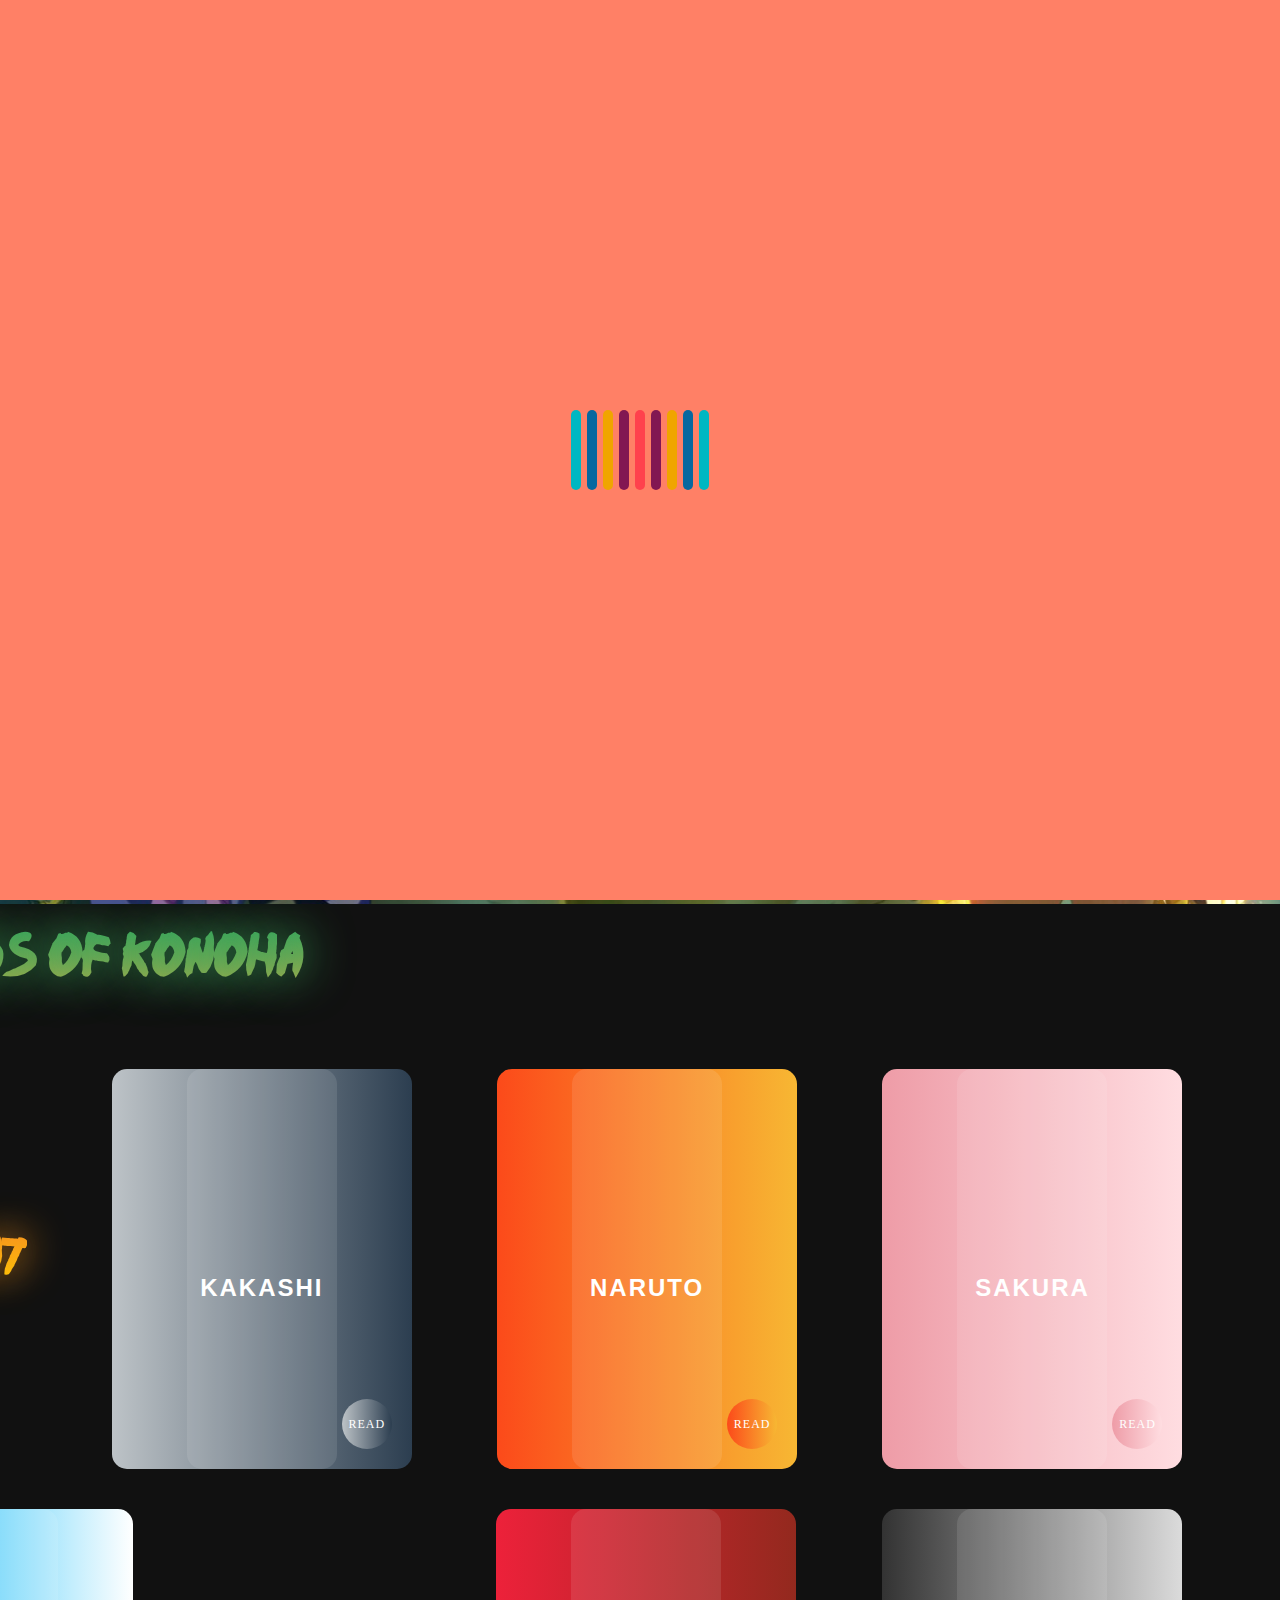
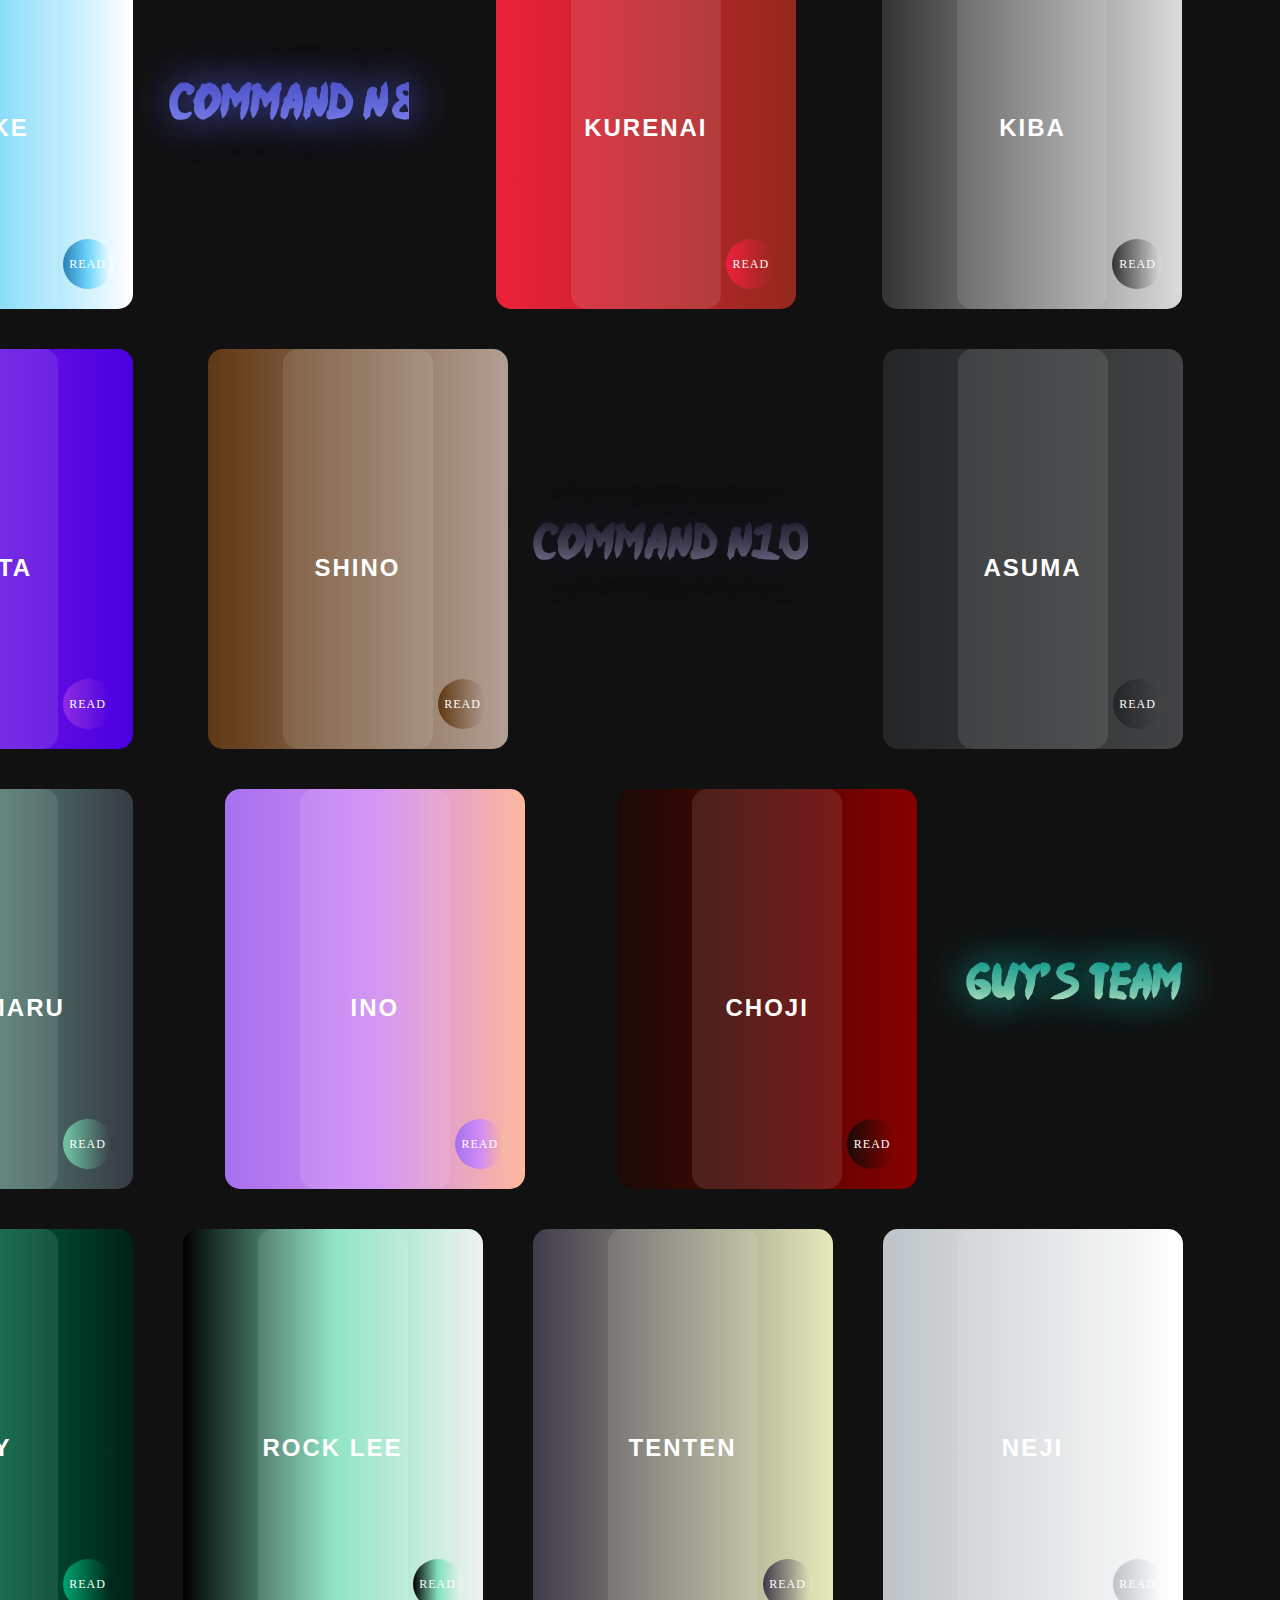
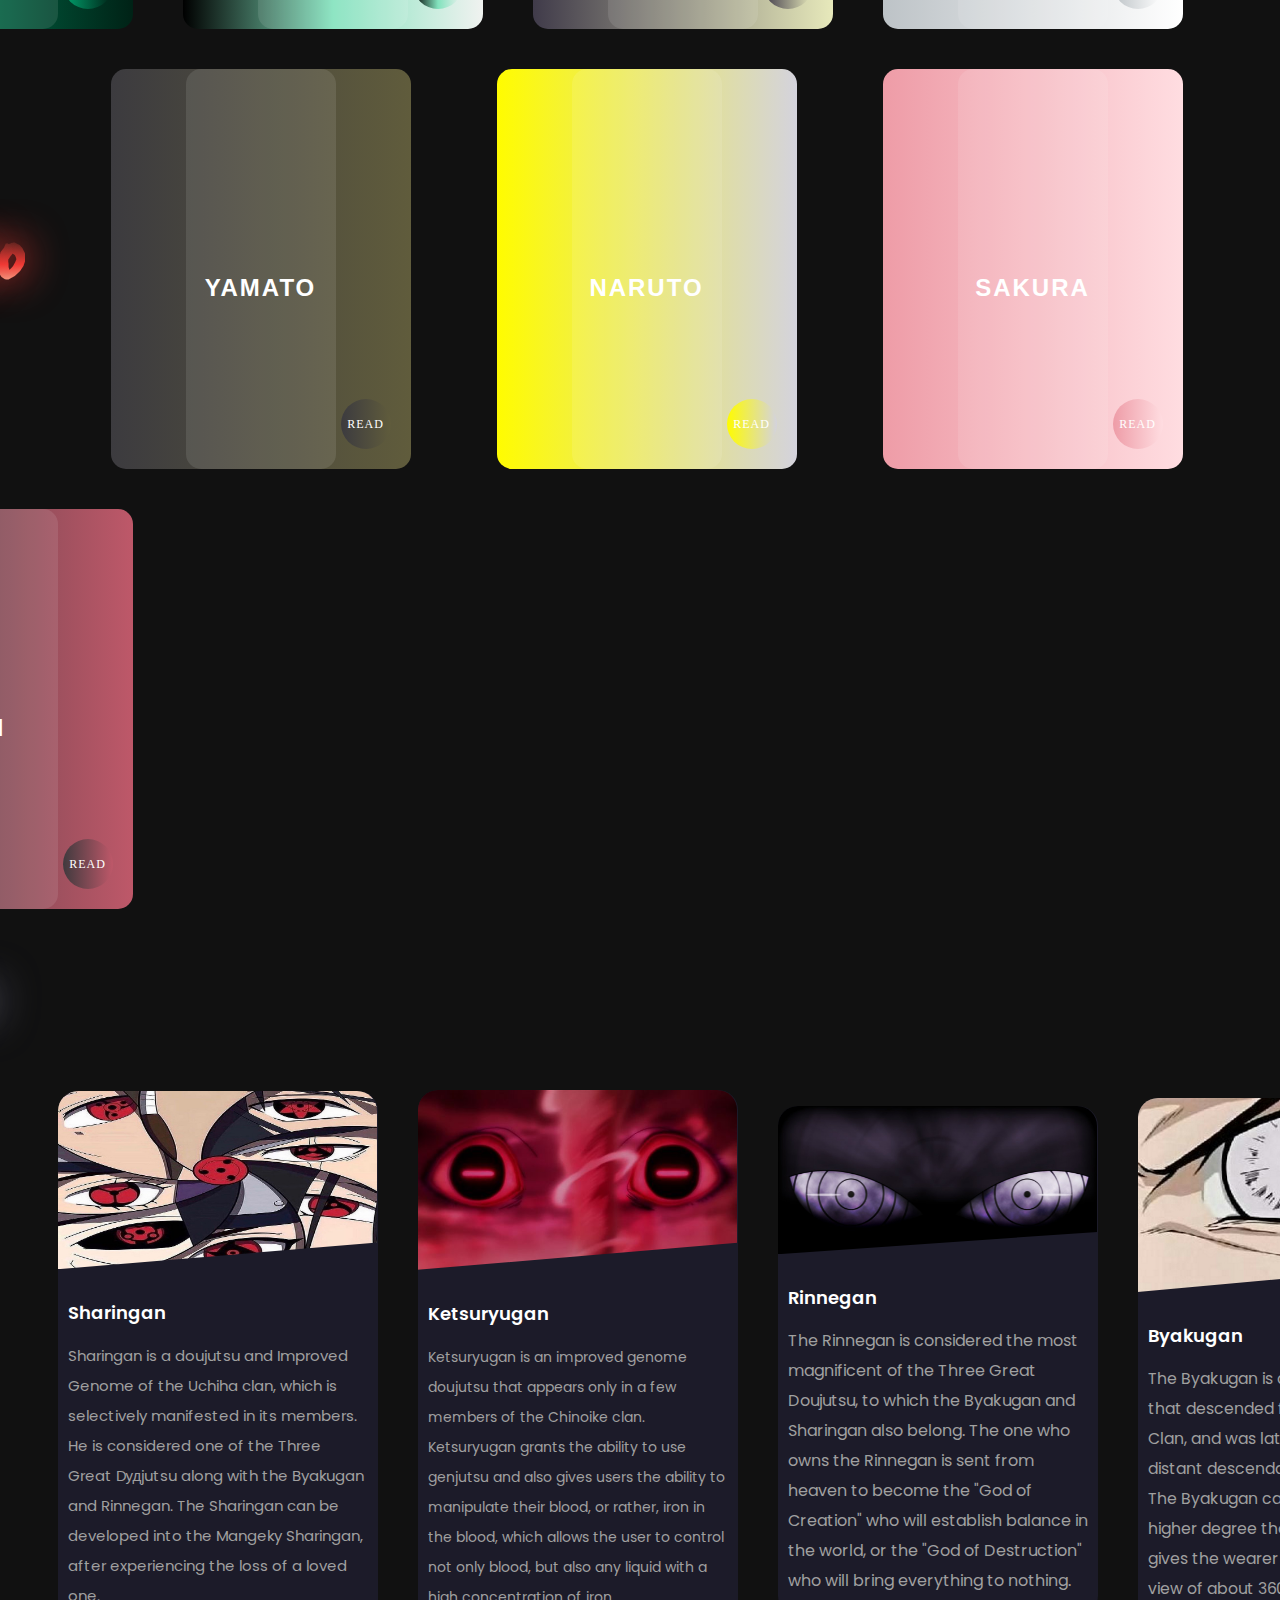
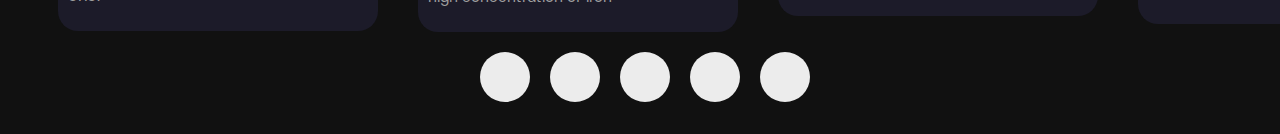
==== commit d9ec8c11: "Update index1.html" ====
--- a/narutosite/index1.html
+++ b/narutosite/index1.html
@@ -68,7 +68,7 @@
                 <li><a class="menu-item" href="index1.html">Home</a></li>
                 <li><a class="menu-item" href="#top">Commands</a>
                 <li><a class="menu-item" href="#eyes">Doujutsu (eyes)</a>
-                <li><a class="menu-item" href="akatsuki/index.html" target="_blank">Akatsuki</a></li>
+                <li><a class="menu-item" href="index.html" target="_blank">Akatsuki</a></li>
                 <li><a class="menu-item" href="index3.html">Clans</a></li>
                 <li><a class="menu-item" href="https://jut.su/narutoo/season-1/episode-1.html" target="_blank">Start to
                         watch Naruto </a></li>
@@ -573,4 +573,4 @@
     <script src="script1.js"></script>
 </body>
 
-</html>+</html>
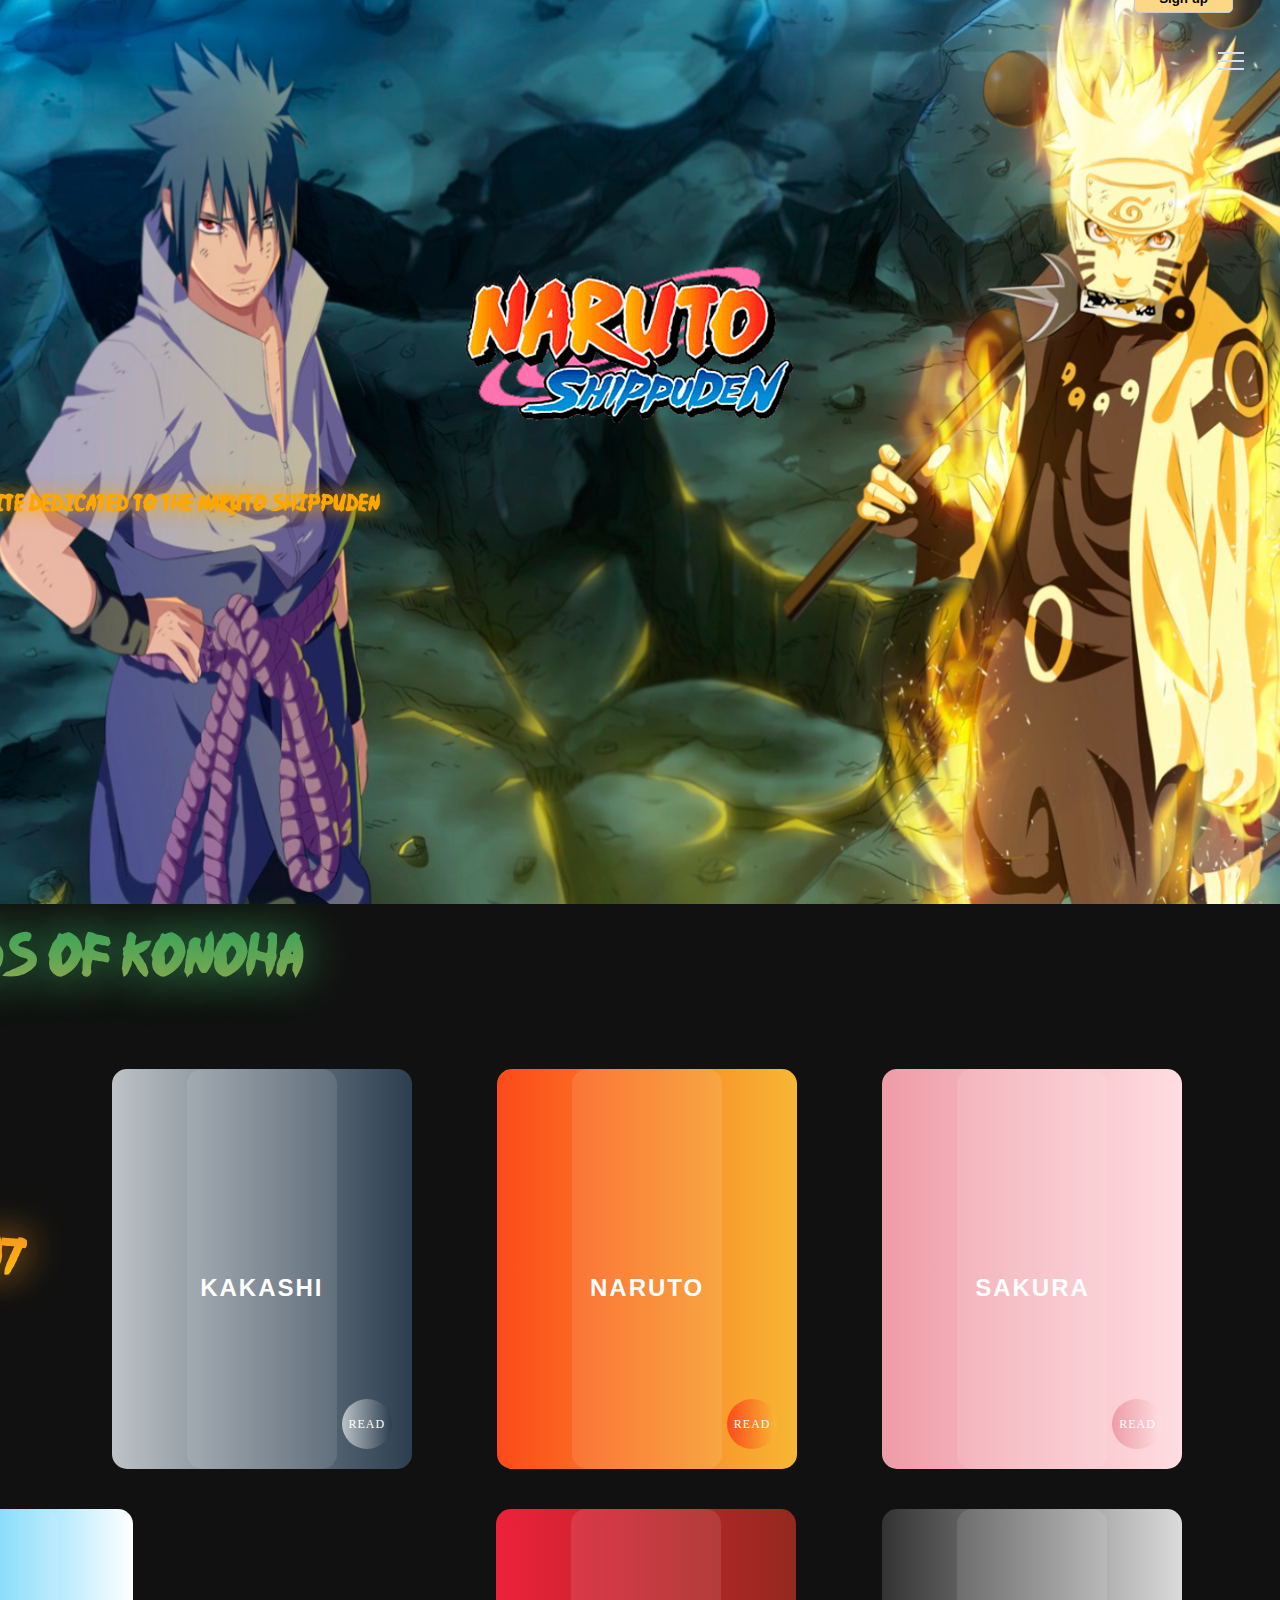
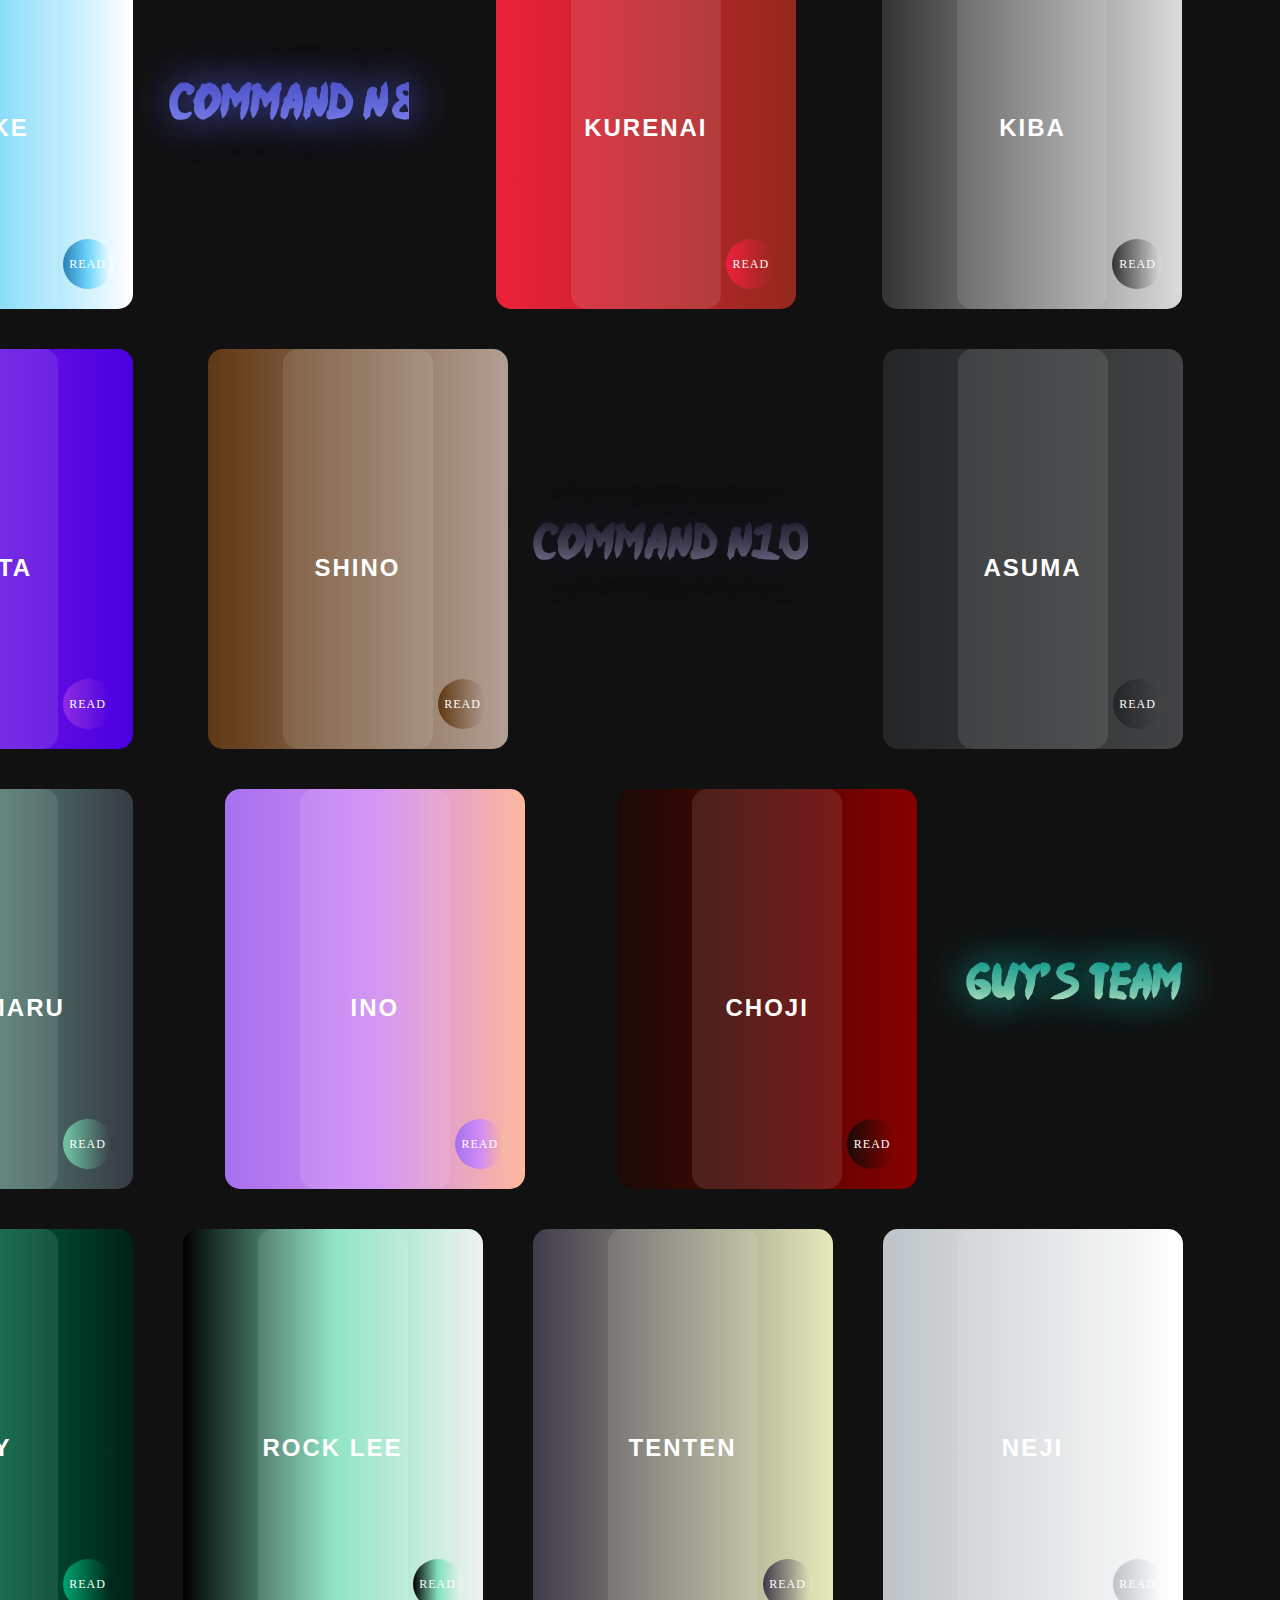
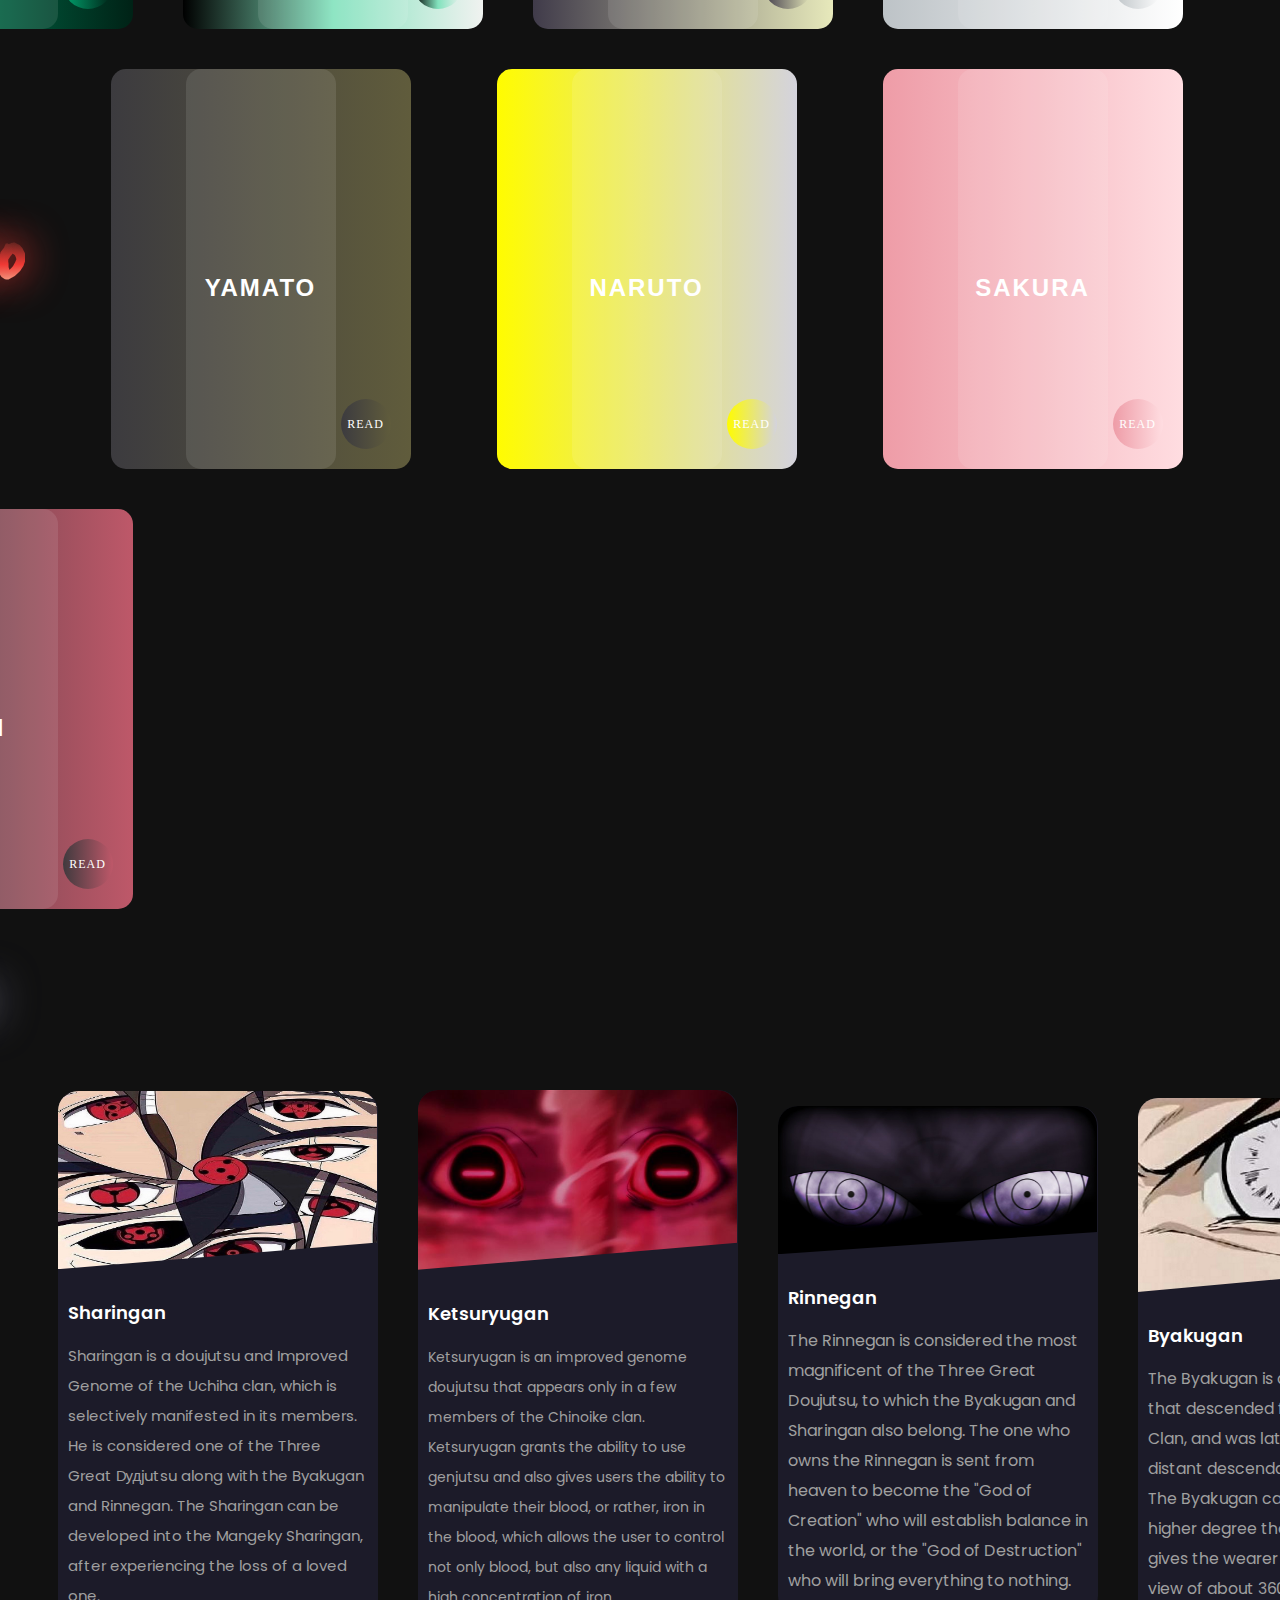
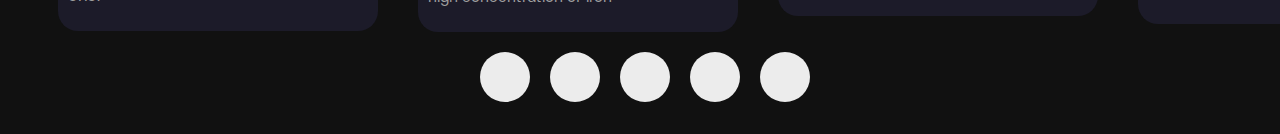
==== commit d073f0ed: "Update index1.html" ====
--- a/narutosite/index1.html
+++ b/narutosite/index1.html
@@ -41,7 +41,7 @@
 
             <div id='window'>
                 <div class="close">
-                    <i class="far fa-window-close" style="color: #ffff;"></i>
+                    <i class="fas fa-times" style="color: #ffff;"></i>
                 </div>
                 <div class="form">
                     <h2 style="color:aliceblue;"> Sign up </h2>
--- a/narutosite/style1.css
+++ b/narutosite/style1.css
@@ -396,7 +396,7 @@
 }
 
 .my-preloader{
-  background-color: #FF8066;
+  background-color: #000000;
   width: 100%;
   height: 100vh;
   z-index: 10;
@@ -492,4 +492,4 @@
   opacity: 0.5;
   left: 0;
   top: 0;
-}+}
